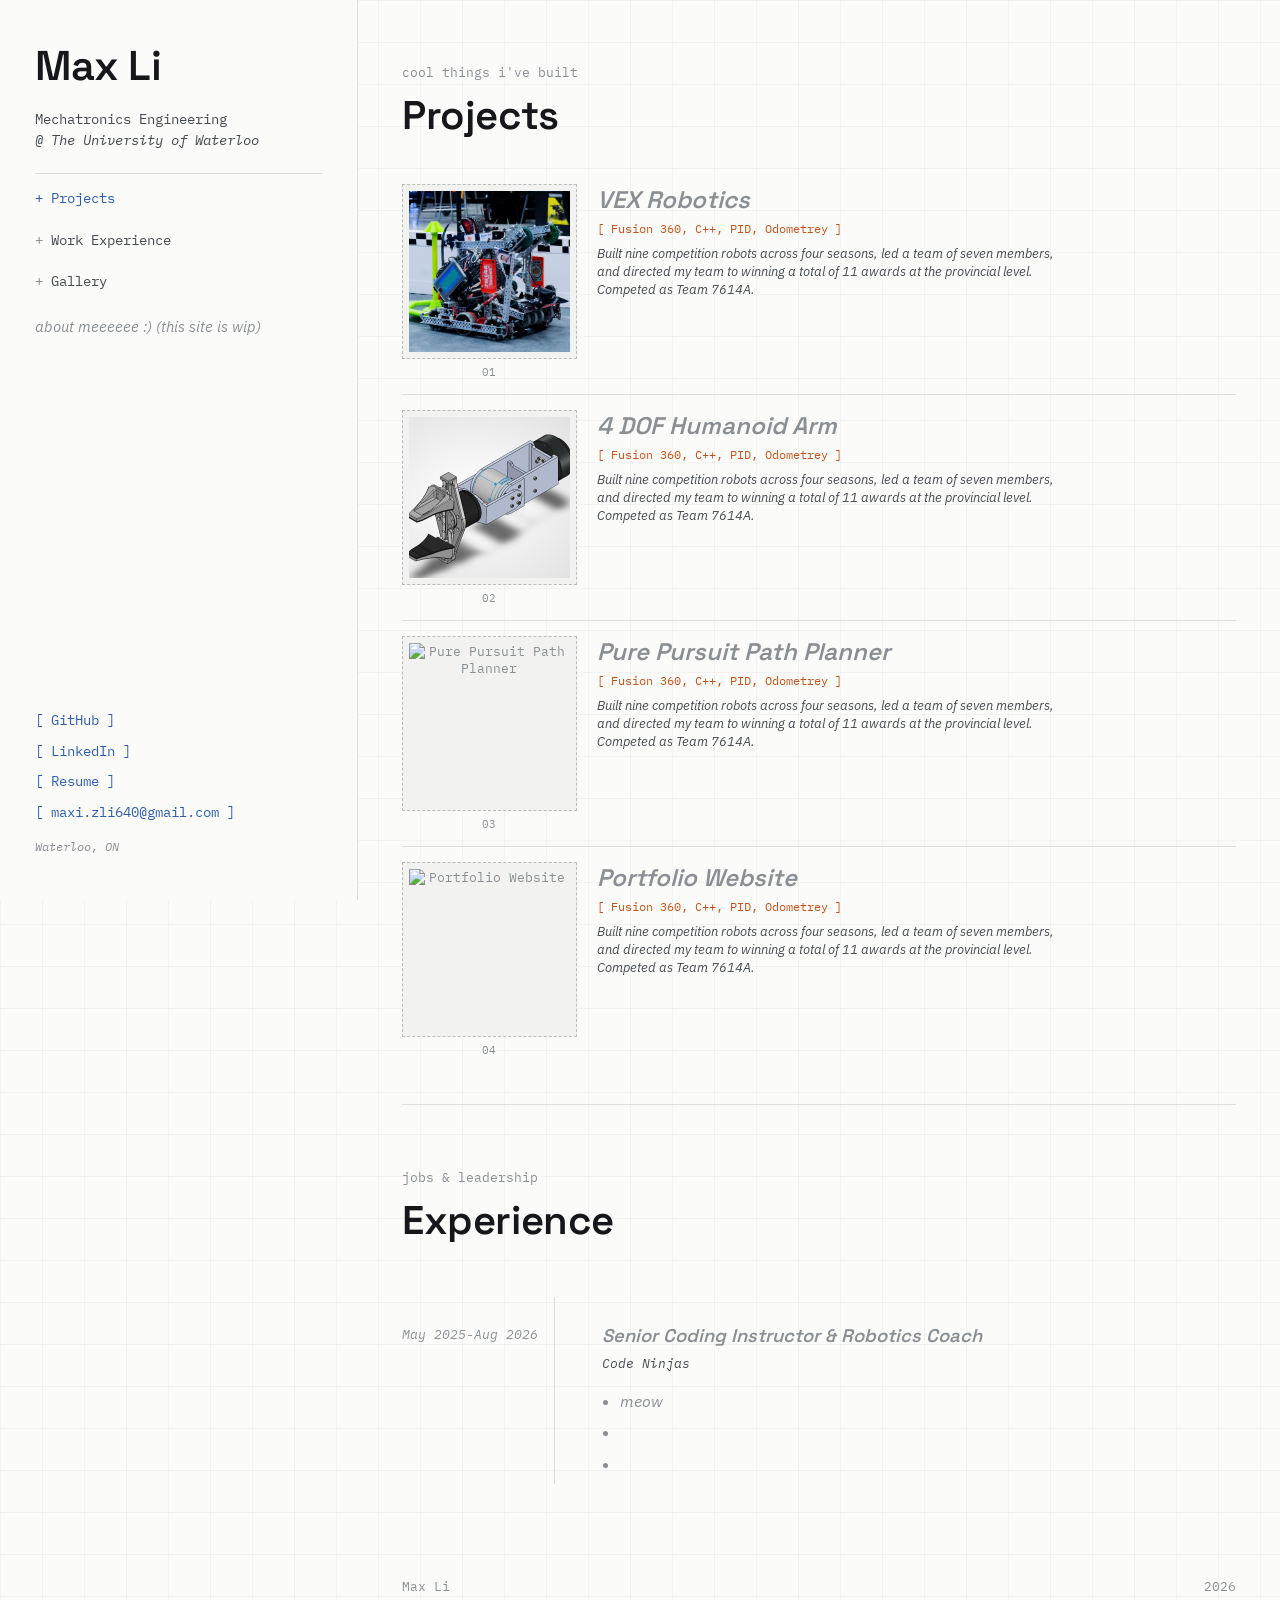
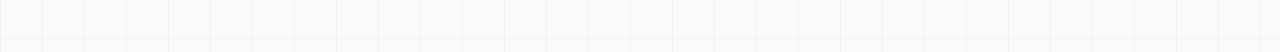
==== index.html @ 3497f9d9 "updates to website content" ====
<!DOCTYPE html>
<html lang="en">
<head>
<meta charset="UTF-8">
<meta name="viewport" content="width=device-width, initial-scale=1">
<title>Max Li - Portfolio</title>
<meta name="description" content="Max Li — Mechatronics Engineering, University of Waterloo.">
<link rel="stylesheet" href="styles.css">
</head>
<body>
  <div class="layout">

    <!-- ============================= SIDEBAR ============================= -->
    <aside class="sidebar">
      <div class="sidebar-inner">

        <div class="sidebar-top">
          <h1 class="name">Max Li</h1>
          <p class="role">Mechatronics Engineering <br> <i>@ The University of Waterloo</i></p>

          <nav class="side-nav">
            <a href="#projects" data-target="projects">Projects</a>
            <a href="#experience" data-target="experience">Work Experience</a>
            <a href="#gallery" data-target="gallery">Gallery</a>
          </nav>

          <p class="about placeholder">
            about meeeeee :) (this site is wip)
          </p>
        </div>

        <div class="sidebar-bottom">
          <div class="contact-list">
            <a class="tech-link" target="_blank" href="https://github.com/maxzli08">[ GitHub ]</a>
            <a class="tech-link" target="_blank" href="https://www.linkedin.com/in/maxizli/">[ LinkedIn ]</a>
            <a class="tech-link" target="_blank" href="#">[ Resume ]</a>
            <a class="tech-link" target="_blank" href="mailto:maxi.zli640@gmail.com">[ maxi.zli640@gmail.com ]</a>
          </div>
          <p class="misc placeholder">Waterloo, ON</p>
        </div>

      </div>
    </aside>

    <!-- ============================= CONTENT ============================= -->
    <main class="content">

      <!-- ---------- Projects ---------- -->
      <section id="projects" class="content-section">
        <p class="section-eyebrow" data-reveal style="--i:0">cool things i've built</p>
        <h2 data-reveal style="--i:1">Projects</h2>
        <div class="home-projects" id="home-projects"></div>
      </section>
      <div id = "modal-content"></div>

      <!-- ---------- Work Experience ---------- -->
      <section id="experience" class="content-section">
        <p class="section-eyebrow" data-reveal style="--i:0">jobs & leadership</p>
        <h2 data-reveal style="--i:1">Experience</h2>

        <div class="timeline">

          <article class="timeline-entry" data-reveal style="--i:3">
            <div class="when placeholder">May 2025-Aug 2026</div>
            <div class="body">
              <h3 class="placeholder">Senior Coding Instructor & Robotics Coach</h3>
              <p class="org placeholder">Code Ninjas</p>
              <ul>
                <li class="placeholder">meow</li>
                <li class="placeholder"></li>
                <li class="placeholder"></li>
              </ul>
            </div>
          </article>

          <!-- Copy a <article class="timeline-entry"> block above to add more. -->

        </div>
      </section>

      <!-- ---------- Gallery ---------- -->
      <!-- <section id="gallery" class="content-section">
        <p class="section-eyebrow" data-reveal style="--i:0">Gallery</p>
        <h2 data-reveal style="--i:1">Builds &amp; photos</h2>

        <div class="gallery-grid">
          <button class="gallery-item" type="button" data-caption="[ Caption ]" data-reveal style="--i:2">
            <div class="image-frame">[ Image ]</div>
          </button>
        </div>
      </section> -->

      <footer class="site-footer">
        <span>Max Li</span>
        <span>2026</span>
      </footer>

    </main>
  </div>

  <!-- ============================= MODAL ============================= -->
  <div class="drawer-backdrop" id="drawer-backdrop"></div>
  <aside class="project-drawer" id="project-drawer" role="dialog" aria-modal="true" aria-hidden="true">
    <button class="modal-close" type="button" >✕</button>
    <div class="modal-content"></div>
  </aside>

  <!-- ============================= LIGHTBOX ============================= -->
  <!-- <dialog id="lightbox" class="lightbox">
    <button class="modal-close" type="button">✕</button>
    <button class="lightbox-nav prev" type="button">‹</button>
    <div class="image-frame lightbox-image">[ Image ]</div>
    <p class="lightbox-caption placeholder">[ Caption ]</p>
    <button class="lightbox-nav next" type="button">›</button>
  </dialog> -->

  <script type="module"src="./scripts/content.js" ></script>
</body>
</html>
---- styles.css ----
@import url('https://fonts.googleapis.com/css2?family=Space+Grotesk:wght@500;600;700&family=IBM+Plex+Sans:wght@400;500&family=IBM+Plex+Mono:wght@400;500&display=swap');

:root {
  --bg: #fbfbfa;
  --bg-alt: #f2f3f1;
  --ink: #15171a;
  --ink-soft: #454a4f;
  --muted: #8a8f93;
  --line: #dcdfdc;
  --line-strong: #b9bdb9;
  --accent: #2e5eaa;
  --accent-warm: #c1541c;
  --sans: 'IBM Plex Sans', -apple-system, BlinkMacSystemFont, 'Segoe UI', sans-serif;
  --display: 'Space Grotesk', var(--sans);
  --mono: 'IBM Plex Mono', 'SFMono-Regular', Consolas, monospace;
  --sidebar-w: clamp(260px, 28vw, 380px);
  --edge: clamp(20px, 3.4vw, 56px);
}

* { box-sizing: border-box; }

html { scroll-behavior: smooth; }

@media (prefers-reduced-motion: reduce) {
  html { scroll-behavior: auto; }
  * { animation-duration: 0.001ms !important; transition-duration: 0.001ms !important; }
}

body {
  margin: 0;
  background-color: var(--bg);
  background-image:
    linear-gradient(to right, rgba(21, 23, 26, 0.035) 1px, transparent 1px),
    linear-gradient(to bottom, rgba(21, 23, 26, 0.035) 1px, transparent 1px);
  background-size: 42px 42px;
  color: var(--ink);
  font-family: var(--sans);
  font-size: 16px;
  line-height: 1.6;
  -webkit-font-smoothing: antialiased;
}

body.modal-open { overflow: hidden; }

a { color: var(--ink); text-decoration: none; }
button { font-family: inherit; }

::selection { background: var(--accent); color: #fff; }

:focus-visible { outline: 2px solid var(--accent); outline-offset: 3px; }

/* -------------------------------------------------------------------------
   Fiducial marks
   ------------------------------------------------------------------------- */
.fiducial {
  position: fixed;
  width: 18px;
  height: 18px;
  pointer-events: none;
  z-index: 60;
  opacity: 0.55;
}
.fiducial::before, .fiducial::after { content: ""; position: absolute; background: var(--line-strong); }
.fiducial::before { width: 100%; height: 1px; top: 50%; left: 0; }
.fiducial::after   { width: 1px; height: 100%; left: 50%; top: 0; }
.fiducial.tl { top: 14px; left: 14px; }
.fiducial.tr { top: 14px; right: 14px; }
.fiducial.bl { bottom: 14px; left: 14px; }
.fiducial.br { bottom: 14px; right: 14px; }
@media (max-width: 860px) { .fiducial { display: none; } }

/* -------------------------------------------------------------------------
   Layout shell
   ------------------------------------------------------------------------- */
.layout {
  display: flex;
  align-items: flex-start;
  min-height: 100vh;
}

@media (max-width: 860px) {
  .layout { flex-direction: column; }
}

/* -------------------------------------------------------------------------
   Sidebar — fixed, ~30% on desktop; flows at the top on mobile
   ------------------------------------------------------------------------- */
.sidebar {
  position: fixed;
  top: 0;
  left: 0;
  width: var(--sidebar-w);
  height: 100vh;
  background: var(--bg);
  border-right: 1px solid var(--line);
  padding: var(--edge) calc(var(--edge) * 0.8);
  display: flex;
  flex-direction: column;
  justify-content: space-between;
  overflow-y: auto;
  z-index: 10;
}

.sidebar-inner {
  display: flex;
  flex-direction: column;
  justify-content: space-between;
  min-height: 100%;
  gap: 32px;
}

.sidebar-top { display: flex; flex-direction: column; gap: 22px; }

.name {
  font-family: var(--display);
  font-weight: 600;
  font-size: clamp(2rem, 3.4vw, 2.6rem);
  line-height: 1.04;
  letter-spacing: -0.02em;
  margin: 0;
}

.role {
  margin: 0;
  font-family: var(--mono);
  font-size: 0.88rem;
  color: var(--ink-soft);
  line-height: 1.5;
}

.side-nav {
  display: flex;
  flex-direction: column;
  gap: 10px;
  font-family: var(--mono);
  font-size: 0.85rem;
  padding-top: 4px;
  border-top: 1px solid var(--line);
}

.side-nav a {
  color: var(--ink-soft);
  position: relative;
  padding: 10px 0 0;
  width: fit-content;
}

.side-nav a::before {
  content: "+ ";
  color: var(--muted);
  transition: all 0.2s ease;
  /* transition:  */
}

.side-nav a:hover,
.side-nav a[aria-current="page"] { color: var(--accent); }

.side-nav a[aria-current="page"]::before { color: var(--accent);}

.about {
  font-size: 0.92rem;
  color: var(--ink-soft);
  margin: 0;
}

.sidebar-bottom { display: flex; flex-direction: column; gap: 12px; }

.contact-list {
  display: flex;
  flex-direction: column;
  gap: 8px;
}

.misc {
  font-family: var(--mono);
  font-size: 0.78rem;
  color: var(--muted);
  margin: 0;
}

/* Mobile: sidebar stops being fixed and becomes a normal top section */
@media (max-width: 860px) {
  .sidebar {
    position: static;
    width: 100%;
    height: auto;
    max-height: none;
    border-right: none;
    border-bottom: 1px solid var(--line);
    overflow-y: visible;
  }

  .sidebar-inner {
    min-height: 0;
    gap: 28px;
  }

  .contact-list {
    flex-direction: row;
    flex-wrap: wrap;
    gap: 8px 20px;
  }
}

/* -------------------------------------------------------------------------
   Content column
   ------------------------------------------------------------------------- */
.content {
  margin-left: var(--sidebar-w);
  width: calc(100% - var(--sidebar-w));
  padding: 0 var(--edge);
}

@media (max-width: 860px) {
  .content { margin-left: 0; width: 100%; }
}

.content-section {
  /* max-width: 1040px; */
  padding: clamp(30px, 7vh, 96px) 0 24px;
  border-bottom: 1px solid var(--line);
  scroll-margin-top: 28px;
}

.content-section:last-of-type { border-bottom: none; }

@media (max-width: 860px) {
  .content-section { padding: 48px 0 16px; scroll-margin-top: 16px; }
}

.section-eyebrow {
  font-family: var(--mono);
  font-size: 13px;
  color: var(--muted);
  margin: 0 0 0px;
}

.content-section h2 {
  font-family: var(--display);
  font-weight: 600;
  font-size: clamp(1.8rem, 3.6vw, 2.5rem);
  margin: 0 0 36px;
  letter-spacing: -0.01em;
}

/* -------------------------------------------------------------------------
   Scroll / load reveal
   ------------------------------------------------------------------------- */
[data-reveal] {
  opacity: 0;
  transform: translateY(22px);
  filter: blur(4px);
  transition:
    opacity 0.8s cubic-bezier(0.16, 0.8, 0.3, 1),
    transform 0.8s cubic-bezier(0.16, 0.8, 0.3, 1),
    filter 0.8s cubic-bezier(0.16, 0.8, 0.3, 1);
  transition-delay: calc(var(--i, 0) * 50ms);
}

[data-reveal].in-view {
  opacity: 1;
  transform: translateY(0);
  filter: blur(0);
}

/* -------------------------------------------------------------------------
   Shared bits: placeholders, tech-links, image frames
   ------------------------------------------------------------------------- */
.placeholder { color: var(--muted); font-style: italic; }

.tech-link {
  display: inline-block;
  font-family: var(--mono);
  font-size: 13.5px;
  color: var(--accent);
  border-bottom: 1px solid transparent;
  transition: border-color 0.2s ease;
}
.tech-link:hover, .tech-link:focus-visible { border-bottom-color: var(--accent); }

.image-frame {
  border: 1px dashed var(--line-strong);
  background: var(--bg-alt);
  aspect-ratio: 16 / 9;
  display: flex;
  align-items: center;
  justify-content: center;
  font-family: var(--mono);
  font-size: 13px;
  color: var(--muted);
  text-align: center;
  padding: 16px;
}

.image-gallery {
  display: grid;
  grid-template-columns: repeat(2, 1fr);
  gap: 14px;
  margin: 28px 0;
}

@media (max-width: 640px) {
  .image-gallery { grid-template-columns: 1fr; }
}

/* -------------------------------------------------------------------------
   Projects
   ------------------------------------------------------------------------- */
.home-projects { display: flex; flex-direction: column; padding-bottom: 8px; }

.home-project {
  display: grid;
  grid-template-columns: 175px 1fr;
  gap: 20px;
  padding: 15px 0;
  border-top: 1px solid var(--line);
  background: none;
  border-left: none;
  border-right: none;
  border-bottom: none;
  text-align: left;
  width: 100%;
  cursor: pointer;
  color: inherit;
}

.home-project:first-child { border-top: none; padding-top: 0; }

.thumb { display: flex; flex-direction: column; gap: 6px; }
.thumb .image-frame { aspect-ratio: 1 / 1; max-width: 100%; max-height: 100%; font: 10px; padding: 6px; }
.thumb .num { font-family: var(--mono); font-size: 11px; color: var(--muted); text-align: center; transition: color 0.2s ease; }

.home-project h3 {
  font-family: var(--display);
  font-size: 1.5rem;
  font-weight: 600;
  margin: 0 0 6px;
  transition: color 0.2s ease;
}

.home-project .tags {
  font-family: var(--mono);
  font-size: 12px;
  color: var(--accent-warm);
  margin: 0 0 8px;
}

.home-project-text p:not(.tags) { margin: 0; color: var(--ink-soft); max-width: 60ch; }

.home-project:hover h3, .home-project:focus-visible h3 { color: var(--accent); }
.home-project:hover .num, .home-project:focus-visible .num { color: var(--accent); }

@media (max-width: 860px) {
  .home-project { grid-template-columns: 1fr; gap: 10px; }
  .thumb { flex-direction: row; align-items: center; gap: 10px; }
  .thumb .image-frame { width: 48px; aspect-ratio: 1/1; flex-shrink: 0; }
}

/* On big screens, run two project entries side by side instead of one
   long single-column list. */
@media (min-width: 1825px) {
  .home-projects {
    display: grid;
    grid-template-columns: 1fr 1fr;
    column-gap: 40px;
    row-gap: 0;
  }

  .home-project {
    border-top: 1px solid var(--line);
    padding: 24px 0;
  }

  /* First row (first two items) gets no top rule, matching the old
     "first item has no divider" look from the single-column version. */
  .home-project:first-child,
  .home-project:nth-child(2) {
    border-top: none;
    padding-top: 0;
  }
}

/* -------------------------------------------------------------------------
   Experience timeline
   ------------------------------------------------------------------------- */
.timeline { position: relative; padding-bottom: 8px; }

.timeline::before {
  content: "";
  position: absolute;
  left: 152px;
  top: 8px;
  bottom: 40px;
  width: 1px;
  background: var(--line);
}

.timeline-entry {
  display: grid;
  grid-template-columns: 152px 1fr;
  gap: 24px;
  padding: 32px 0;
  position: relative;
}

.timeline-entry .when {
  font-family: var(--mono);
  font-size: 13px;
  color: var(--muted);
  padding-top: 4px;
  position: relative;
}

.timeline-entry .body { padding-left: 24px; }
.timeline-entry h3 { font-family: var(--display); font-size: 1.15rem; font-weight: 600; margin: 0 0 4px; }
.timeline-entry .org { font-family: var(--mono); font-size: 13px; color: var(--ink-soft); margin: 0 0 14px; }
.timeline-entry ul { margin: 0; padding-left: 18px; color: var(--ink-soft); }
.timeline-entry li { margin-bottom: 6px; max-width: 58ch; }

@media (max-width: 860px) {
  .timeline::before { left: 6px; }
  .timeline-entry { grid-template-columns: 1fr; gap: 6px; }
  .timeline-entry .when { text-align: left; }
  .timeline-entry .when::after { left: -1px; right: auto; top: 8px; }
  .timeline-entry .body { padding-left: 20px; border-left: 1px solid var(--line); }
}

/* -------------------------------------------------------------------------
   Gallery
   ------------------------------------------------------------------------- */
.gallery-grid {
  display: grid;
  grid-template-columns: repeat(auto-fill, minmax(180px, 1fr));
  gap: 16px;
  padding-bottom: 16px;
}

@media (max-width: 480px) {
  .gallery-grid { grid-template-columns: repeat(2, 1fr); }
}

.gallery-item {
  background: none;
  border: none;
  padding: 0;
  cursor: pointer;
}

.gallery-item .image-frame { aspect-ratio: 1 / 1; transition: border-color 0.2s ease, color 0.2s ease; }
.gallery-item:hover .image-frame, .gallery-item:focus-visible .image-frame {
  border-color: var(--accent);
  color: var(--accent);
}

/* -------------------------------------------------------------------------
   Project modal
   ------------------------------------------------------------------------- */

@keyframes modal-in {
  from { opacity: 0; transform: translateY(12px) scale(0.98); }
  to   { opacity: 1; transform: translateY(0) scale(1); }
}

.modal-content {
  padding: 48px;
  overflow-y: auto;
  max-height: 100%;
}

.modal-content .eyebrow { font-family: var(--mono); font-size: 13px; color: var(--muted); margin: 0 0 10px; }

.modal-content h2 {
  font-family: var(--display);
  font-weight: 600;
  font-size: clamp(1.6rem, 3.4vw, 2.1rem);
  margin: 0 0 16px;
}

.project-meta {
  display: flex;
  flex-wrap: wrap;
  gap: 8px 22px;
  font-family: var(--mono);
  font-size: 13px;
  color: var(--ink-soft);
  margin: 0 0 18px;
}
.project-meta span::before { content: attr(data-label); color: var(--muted); margin-right: 6px; }

.project-links { display: flex; gap: 22px; margin-bottom: 8px; }

.modal-content .image-frame.hero-image { margin: 32px 0; }

.modal-content section { padding: 24px 0; border-top: 1px solid var(--line); }
.modal-content section:first-of-type { border-top: none; }
.modal-content h3 { font-family: var(--display); font-size: 1.15rem; font-weight: 600; margin: 0 0 12px; }
.modal-content p { margin: 0 0 12px; max-width: 62ch; color: var(--ink-soft); }

.modal-close {
  position: sticky;
  top: 16px;
  float: right;
  margin: 16px 16px 0 0;
  width: 32px;
  height: 32px;
  border: 1px solid var(--line);
  background: var(--bg);
  color: var(--ink-soft);
  font-family: var(--mono);
  cursor: pointer;
  z-index: 2;
}
.modal-close:hover { border-color: var(--accent); color: var(--accent); }

.drawer-backdrop {
  position: fixed;
  inset: 0;
  background: rgba(21, 23, 26, 0.35);
  backdrop-filter: blur(2px);
  opacity: 0;
  pointer-events: none;
  transition: opacity 0.35s ease;
  z-index: 65;
}

.drawer-backdrop.open {
  opacity: 1;
  pointer-events: auto;
}

.project-drawer {
  position: fixed;
  top: 0;
  right: 0;
  height: 100vh;
  /* width: min(700px, 92vw); */
  width: 50vw;
  background: var(--bg);
  border-left: 1px solid var(--line);
  box-shadow: -24px 0 60px rgba(21, 23, 26, 0.14);
  transform: translateX(100%);
  transition: transform 0.4s cubic-bezier(0.16, 0.8, 0.3, 1);
  overflow-y: auto;
  visibility: hidden;
  z-index: 70;
}

.project-drawer.open {
  transform: translateX(0);
  visibility: visible;
}

@media (max-width: 640px) {
  .project-drawer { width: 100vw; border-left: none; }
  .modal-content { padding: 28px 20px; }
}

.lightbox::backdrop {
  background: rgba(21, 23, 26, 0.5);
  backdrop-filter: blur(3px);
}

/* -------------------------------------------------------------------------
   Lightbox
   ------------------------------------------------------------------------- */
.lightbox {
  border: 1px solid var(--line);
  background: var(--bg);
  padding: 20px;
  width: min(640px, 90vw);
  box-shadow: 0 24px 60px rgba(21, 23, 26, 0.18);
}

.lightbox[open] { animation: modal-in 0.3s cubic-bezier(0.16, 0.8, 0.3, 1); }

.lightbox-image { aspect-ratio: 4 / 3; margin-top: 8px; }

.lightbox-caption {
  font-family: var(--mono);
  font-size: 13px;
  text-align: center;
  margin: 14px 0 4px;
}

.lightbox-nav {
  position: absolute;
  top: 50%;
  transform: translateY(-50%);
  width: 36px;
  height: 36px;
  border: 1px solid var(--line);
  background: var(--bg);
  color: var(--ink-soft);
  font-size: 18px;
  cursor: pointer;
}
.lightbox-nav.prev { left: -18px; }
.lightbox-nav.next { right: -18px; }
.lightbox-nav:hover { border-color: var(--accent); color: var(--accent); }

@media (max-width: 640px) {

  .lightbox { width: 94vw; padding: 16px; }
  .lightbox-nav {
    width: 32px;
    height: 32px;
    font-size: 16px;
  }
  .lightbox-nav.prev { left: 4px; }
  .lightbox-nav.next { right: 4px; }
}

/* -------------------------------------------------------------------------
   Footer
   ------------------------------------------------------------------------- */
.site-footer {
  display: flex;
  justify-content: space-between;
  gap: 10px;
  flex-wrap: wrap;
  padding: 28px 0 56px;
  font-family: var(--mono);
  font-size: 12.5px;
  color: var(--muted);
}
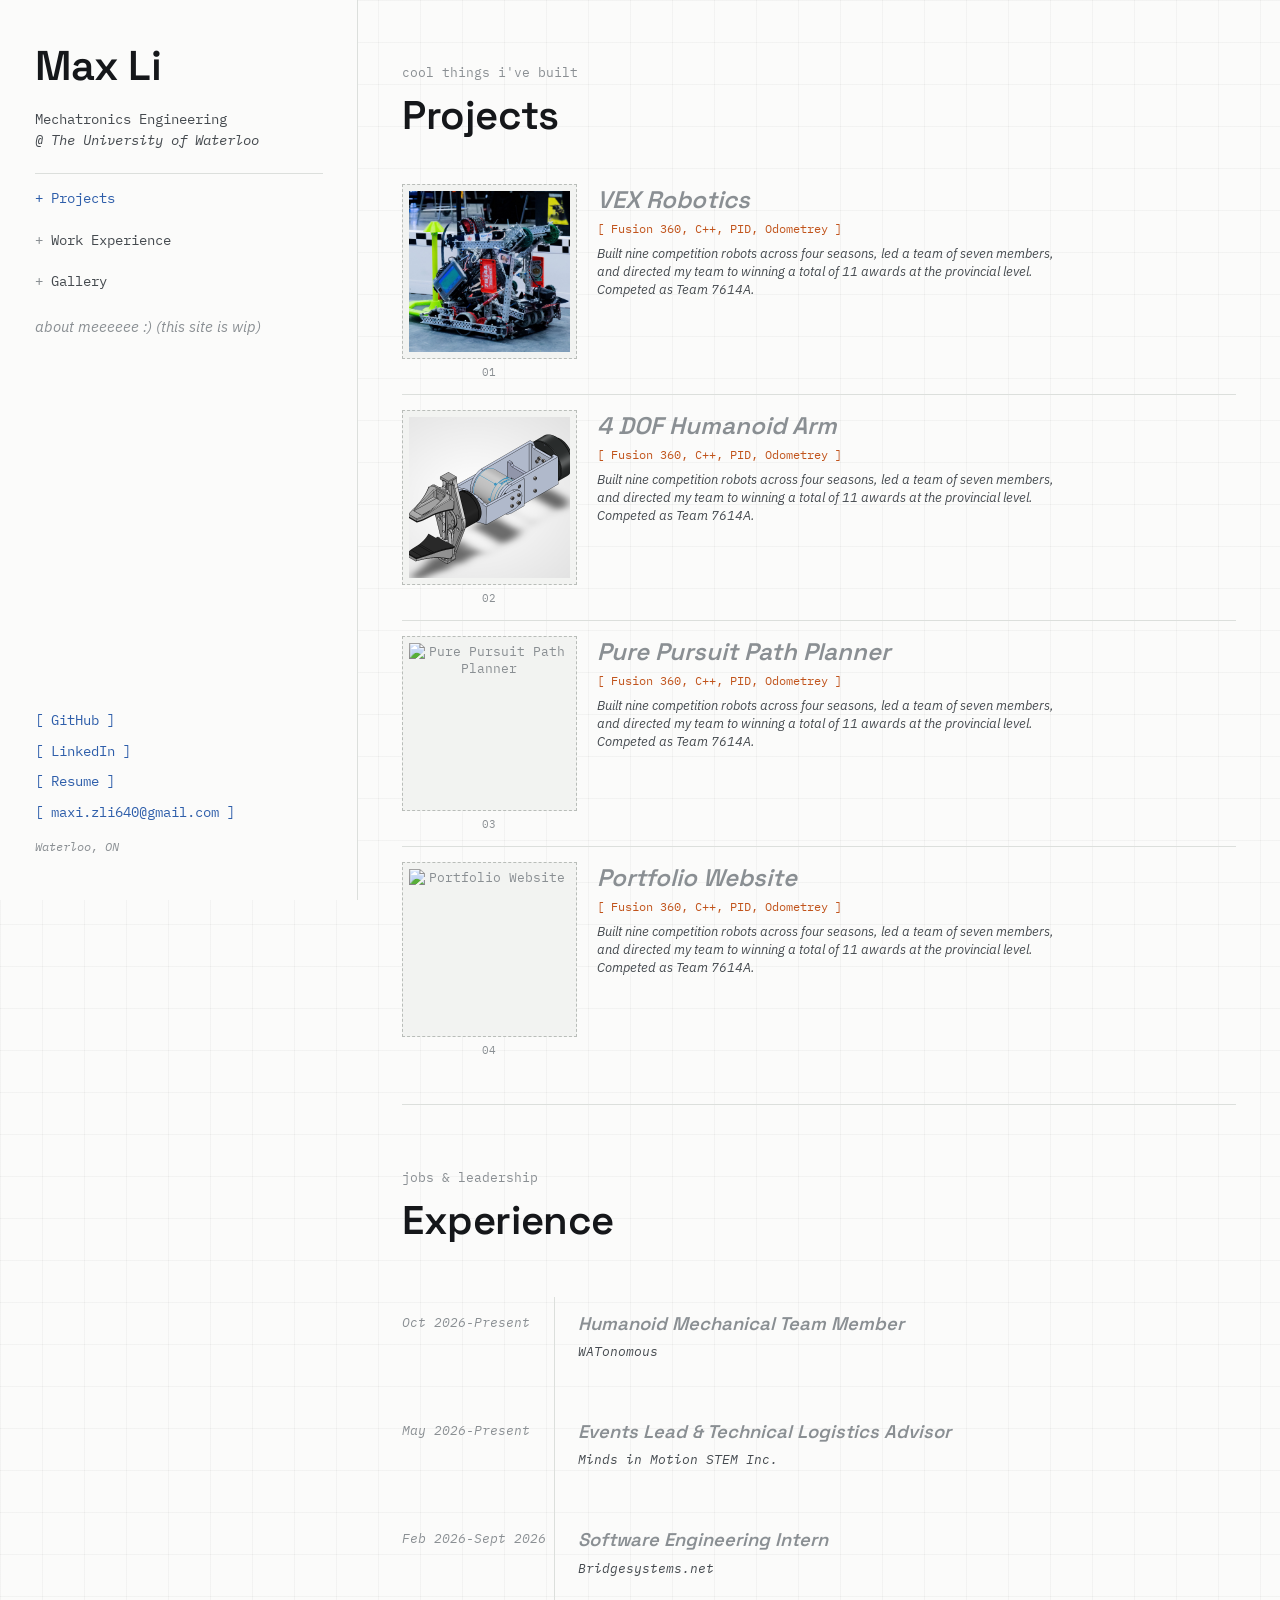
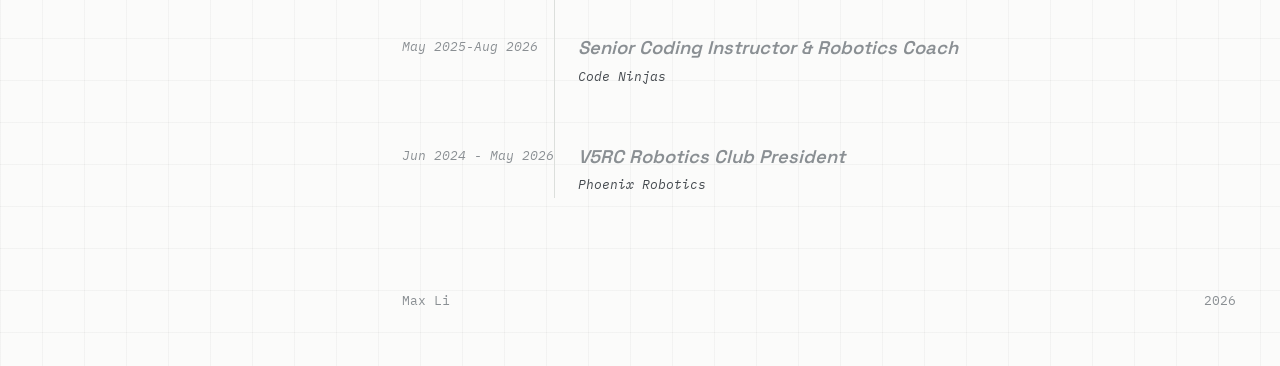
==== commit 4cdbadc4: "polish up experiences, todo experience popups / dropdowns" ====
--- a/index.html
+++ b/index.html
@@ -58,24 +58,7 @@
         <p class="section-eyebrow" data-reveal style="--i:0">jobs & leadership</p>
         <h2 data-reveal style="--i:1">Experience</h2>
 
-        <div class="timeline">
-
-          <article class="timeline-entry" data-reveal style="--i:3">
-            <div class="when placeholder">May 2025-Aug 2026</div>
-            <div class="body">
-              <h3 class="placeholder">Senior Coding Instructor & Robotics Coach</h3>
-              <p class="org placeholder">Code Ninjas</p>
-              <ul>
-                <li class="placeholder">meow</li>
-                <li class="placeholder"></li>
-                <li class="placeholder"></li>
-              </ul>
-            </div>
-          </article>
-
-          <!-- Copy a <article class="timeline-entry"> block above to add more. -->
-
-        </div>
+        <div class="timeline" id="work-experience-timeline"></div>
       </section>
 
       <!-- ---------- Gallery ---------- -->
--- a/styles.css
+++ b/styles.css
@@ -398,8 +398,7 @@
 .timeline-entry {
   display: grid;
   grid-template-columns: 152px 1fr;
-  gap: 24px;
-  padding: 32px 0;
+  padding: 20px 0;
   position: relative;
 }
 
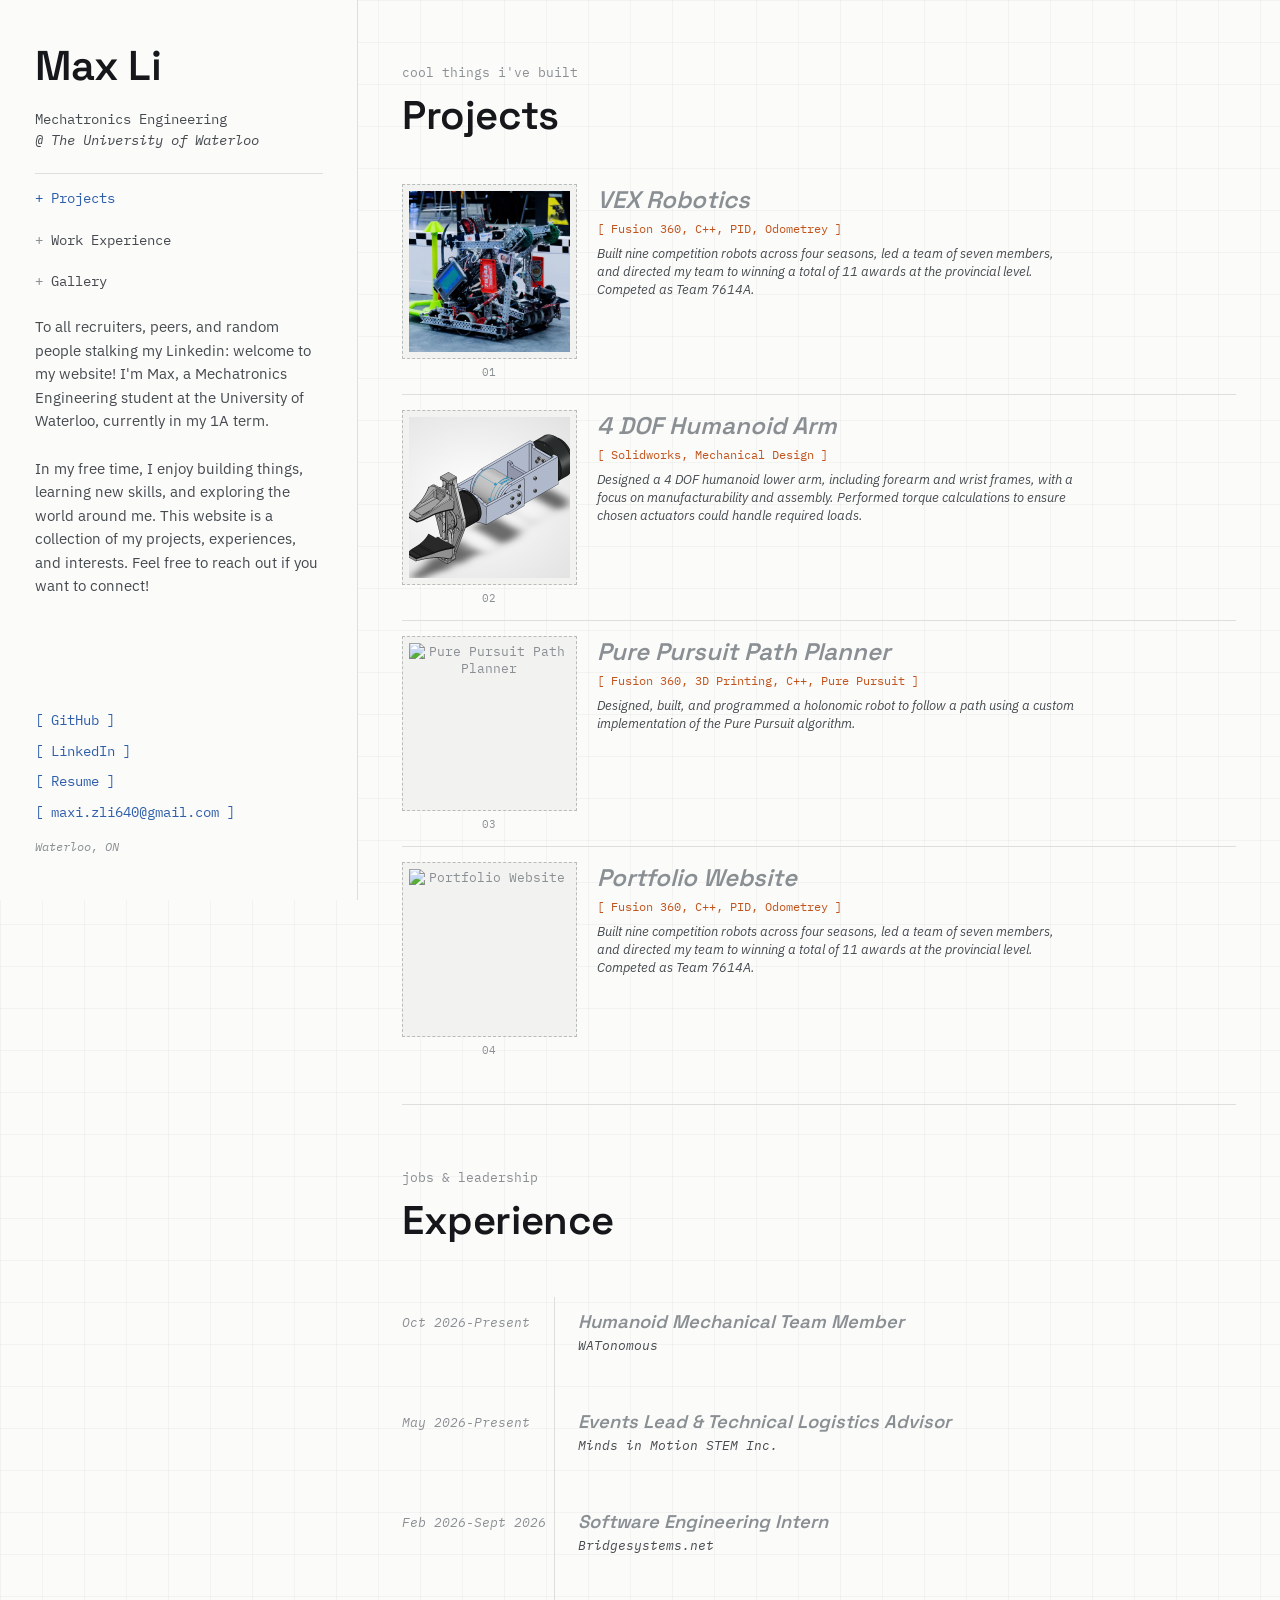
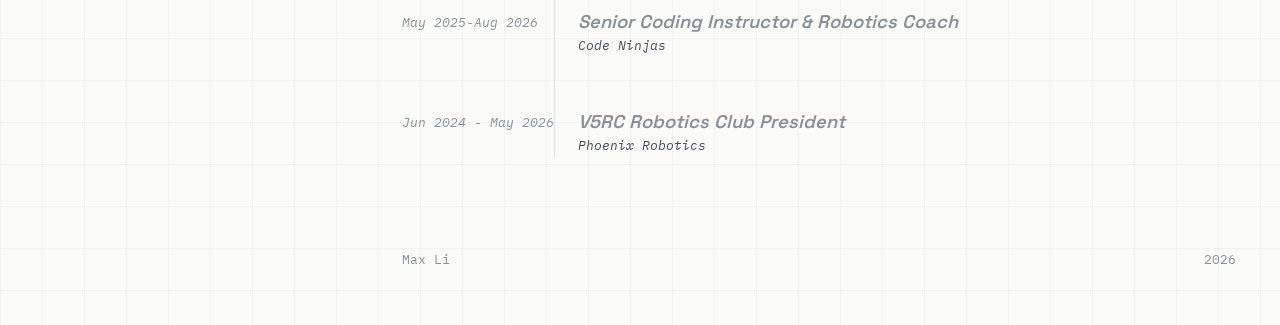
==== commit 26955498: "Added some content. time for sleep." ====
--- a/index.html
+++ b/index.html
@@ -4,12 +4,11 @@
 <meta charset="UTF-8">
 <meta name="viewport" content="width=device-width, initial-scale=1">
 <title>Max Li - Portfolio</title>
-<meta name="description" content="Max Li — Mechatronics Engineering, University of Waterloo.">
+<meta name="description" content="Max Li - Mechatronics Engineering, University of Waterloo.">
 <link rel="stylesheet" href="styles.css">
 </head>
 <body>
   <div class="layout">
-
     <!-- ============================= SIDEBAR ============================= -->
     <aside class="sidebar">
       <div class="sidebar-inner">
@@ -24,8 +23,8 @@
             <a href="#gallery" data-target="gallery">Gallery</a>
           </nav>
 
-          <p class="about placeholder">
-            about meeeeee :) (this site is wip)
+          <p class="about">
+            To all recruiters, peers, and random people stalking my Linkedin: welcome to my website! I'm Max, a Mechatronics Engineering student at the University of Waterloo, currently in my 1A term.<br><br>In my free time, I enjoy building things, learning new skills, and exploring the world around me. This website is a collection of my projects, experiences, and interests. Feel free to reach out if you want to connect!
           </p>
         </div>
 
--- a/styles.css
+++ b/styles.css
@@ -149,7 +149,6 @@
   content: "+ ";
   color: var(--muted);
   transition: all 0.2s ease;
-  /* transition:  */
 }
 
 .side-nav a:hover,
@@ -410,11 +409,51 @@
   position: relative;
 }
 
-.timeline-entry .body { padding-left: 24px; }
-.timeline-entry h3 { font-family: var(--display); font-size: 1.15rem; font-weight: 600; margin: 0 0 4px; }
+.timeline-entry .body {
+  padding-left: 24px;
+  /* new: .body is now a <button> element, so reset default button chrome */
+  background: none; /* new */
+  border: none; /* new */
+  text-align: left; /* new */
+  width: 100%; /* new */
+  cursor: pointer; /* new */
+  color: inherit; /* new */
+  font-family: inherit; /* new */
+}
+.timeline-entry h3 { font-family: var(--display); font-size: 1.15rem; font-weight: 600; margin: 0 0 4px; display: flex; align-items: center; gap: 10px; } /* changed: added display:flex + gap to sit the toggle-icon next to the title */
 .timeline-entry .org { font-family: var(--mono); font-size: 13px; color: var(--ink-soft); margin: 0 0 14px; }
 .timeline-entry ul { margin: 0; padding-left: 18px; color: var(--ink-soft); }
 .timeline-entry li { margin-bottom: 6px; max-width: 58ch; }
+
+/* new: hover feedback on the toggle button, matching the home-project hover pattern */
+.timeline-toggle:hover h3,
+.timeline-toggle:focus-visible h3 { color: var(--accent); } /* new */
+
+.timeline-details {
+  grid-column: 1 / -1; /* unchanged: span both timeline columns, full width */
+  overflow: hidden; /* fix: clips the content while collapsed (moved up from .timeline-details-inner) */
+  max-height: 0; /* fix: collapsed by default — replaces grid-template-rows: 0fr */
+  opacity: 0; /* fix: fade the text in/out alongside the height animation */
+  transition: max-height 0.45s cubic-bezier(0.16, 0.8, 0.3, 1), opacity 0.3s ease; /* fix: animates max-height instead of grid-template-rows */
+}
+
+.timeline-entry.expanded .timeline-details {
+  opacity: 1; /* fix */
+}
+
+.timeline-details-inner {
+  padding: 4px 0 20px 176px; /* unchanged — overflow: hidden moved up to .timeline-details above */
+}
+.timeline-details-inner p { margin: 0 0 16px; max-width: 58ch; color: var(--ink-soft); } /* new */
+
+.timeline-images {
+  display: grid; /* new */
+  grid-template-columns: repeat(3, 1fr); /* new */
+  gap: 12px; /* new */
+  max-width: 58ch; /* new */
+} /* new */
+
+.timeline-images .image-frame { aspect-ratio: 4 / 3; font-size: 11px; } /* new */
 
 @media (max-width: 860px) {
   .timeline::before { left: 6px; }
@@ -422,6 +461,8 @@
   .timeline-entry .when { text-align: left; }
   .timeline-entry .when::after { left: -1px; right: auto; top: 8px; }
   .timeline-entry .body { padding-left: 20px; border-left: 1px solid var(--line); }
+  .timeline-details-inner { padding: 4px 0 20px 20px; } /* new: match mobile's 20px body indent instead of the 176px desktop offset */
+  .timeline-images { grid-template-columns: repeat(2, 1fr); } /* new: fewer columns on narrow screens */
 }
 
 /* -------------------------------------------------------------------------
@@ -488,7 +529,27 @@
 
 .project-links { display: flex; gap: 22px; margin-bottom: 8px; }
 
-.modal-content .image-frame.hero-image { margin: 32px 0; }
+.hero-figure {
+  margin: 32px 0; /* moved here from the image itself */
+  display: flex;
+  flex-direction: column;
+  gap: 10px;
+}
+
+.modal-content .image-frame.hero-image {
+  margin: 0; /* changed: spacing now lives on .hero-figure */
+  width: 100%;
+  max-height: 55vh;
+  object-fit: cover;
+  padding: 0;
+}
+
+.hero-figure figcaption { /* new */
+  font-family: var(--mono);
+  font-size: 0.8rem;
+  color: var(--ink-soft);
+  text-align: center;
+}
 
 .modal-content section { padding: 24px 0; border-top: 1px solid var(--line); }
 .modal-content section:first-of-type { border-top: none; }
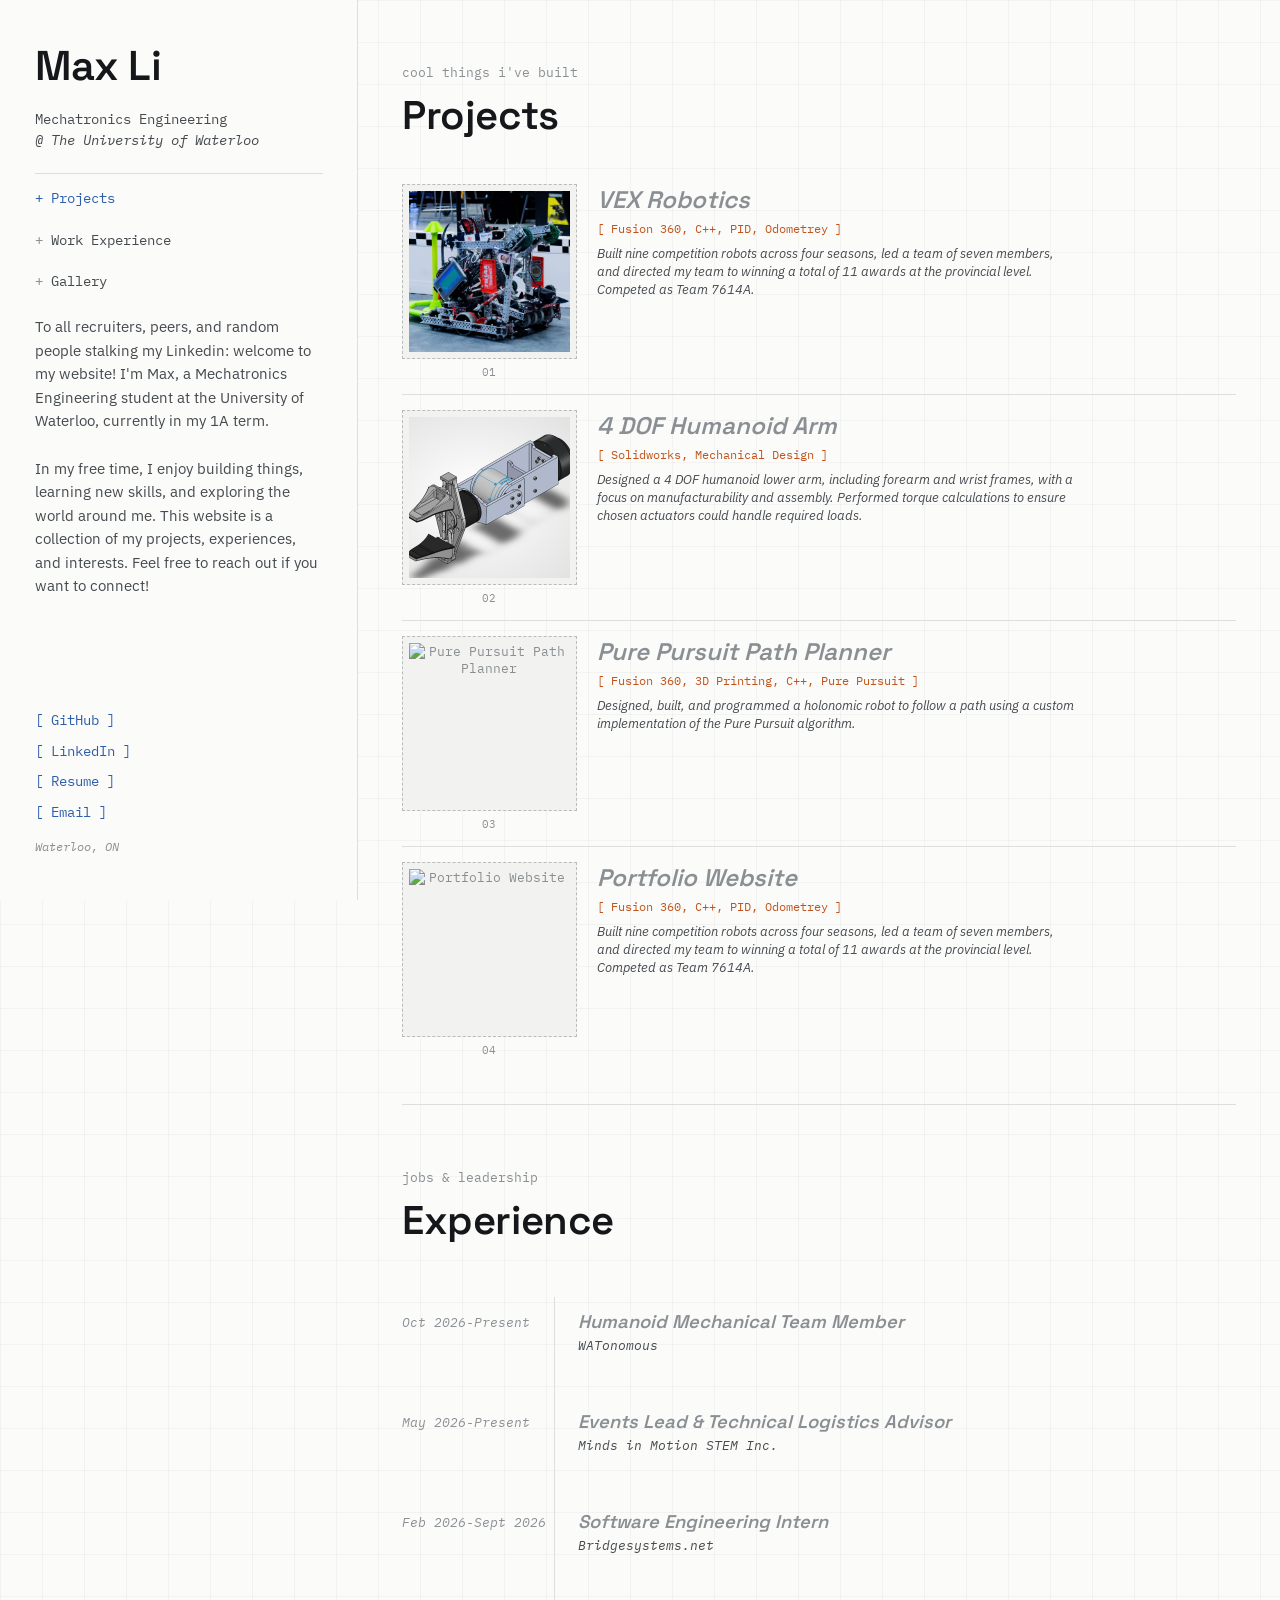
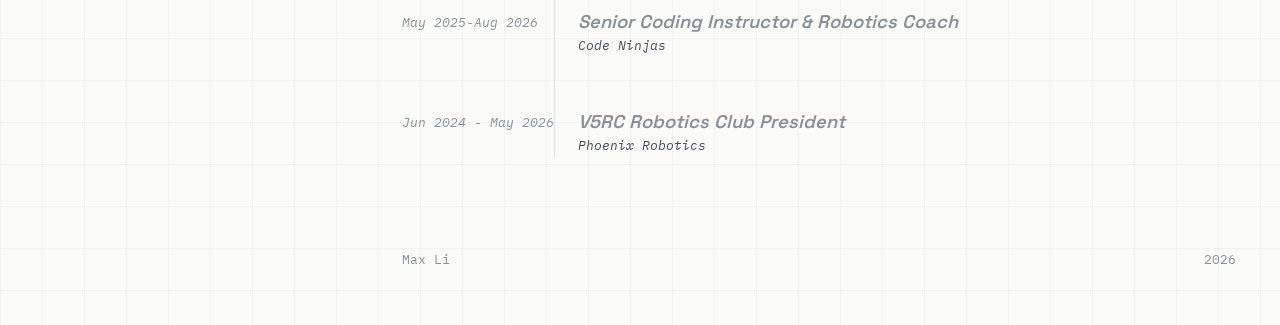
==== commit 401cca2e: "contact link reveals" ====
--- a/index.html
+++ b/index.html
@@ -30,10 +30,10 @@
 
         <div class="sidebar-bottom">
           <div class="contact-list">
-            <a class="tech-link" target="_blank" href="https://github.com/maxzli08">[ GitHub ]</a>
-            <a class="tech-link" target="_blank" href="https://www.linkedin.com/in/maxizli/">[ LinkedIn ]</a>
-            <a class="tech-link" target="_blank" href="#">[ Resume ]</a>
-            <a class="tech-link" target="_blank" href="mailto:maxi.zli640@gmail.com">[ maxi.zli640@gmail.com ]</a>
+            <a class="tech-link" target="_blank" href="https://github.com/maxzli08" data-link="github.com/maxzli08">[ GitHub ]</a> <!-- changed: added data-link -->
+            <a class="tech-link" target="_blank" href="https://www.linkedin.com/in/maxizli/" data-link="linkedin.com/in/maxizli">[ LinkedIn ]</a> <!-- changed: added data-link -->
+            <a class="tech-link" target="_blank" href="#">[ Resume ]</a> <!-- unchanged: no data-link yet, so nothing reveals -->
+            <a class="tech-link" target="_blank" href="mailto:maxi.zli640@gmail.com" data-link="maxi.zli640@gmail.com">[ Email ]</a> <!-- changed: label shortened, added data-link -->
           </div>
           <p class="misc placeholder">Waterloo, ON</p>
         </div>
--- a/styles.css
+++ b/styles.css
@@ -169,6 +169,34 @@
   flex-direction: column;
   gap: 8px;
 }
+.contact-list .tech-link {
+  display: flex; /* new: lets the revealed text sit beside the label */
+  align-items: baseline; /* new */
+  width: fit-content; /* new: keeps the hover area to the link itself, not the full column width */
+  max-width: 100%; /* new: never wider than the sidebar/dropdown */
+  white-space: nowrap; /* new */
+}
+
+.contact-list .tech-link[data-link]::after {
+  content: attr(data-link); /* new: pulls the reveal text from the data-link attribute */
+  display: block; /* new */
+  min-width: 0; /* new: lets it shrink + ellipsize when space is tight */
+  max-width: 0; /* new: collapsed by default */
+  margin-left: 0; /* new */
+  overflow: hidden; /* new */
+  text-overflow: ellipsis; /* new */
+  opacity: 0; /* new */
+  font-size: 12px; /* new */
+  color: var(--ink-soft); /* new */
+  transition: max-width 0.45s cubic-bezier(0.16, 0.8, 0.3, 1), margin-left 0.45s cubic-bezier(0.16, 0.8, 0.3, 1), opacity 0.3s ease; /* new: same easing curve as the rest of the site */
+}
+
+.contact-list .tech-link[data-link]:hover::after,
+.contact-list .tech-link[data-link]:focus-visible::after {
+  max-width: 26ch; /* new: expands to fit the longest link (~23 characters) */
+  margin-left: 10px; /* new */
+  opacity: 1; /* new */
+}
 
 .misc {
   font-family: var(--mono);
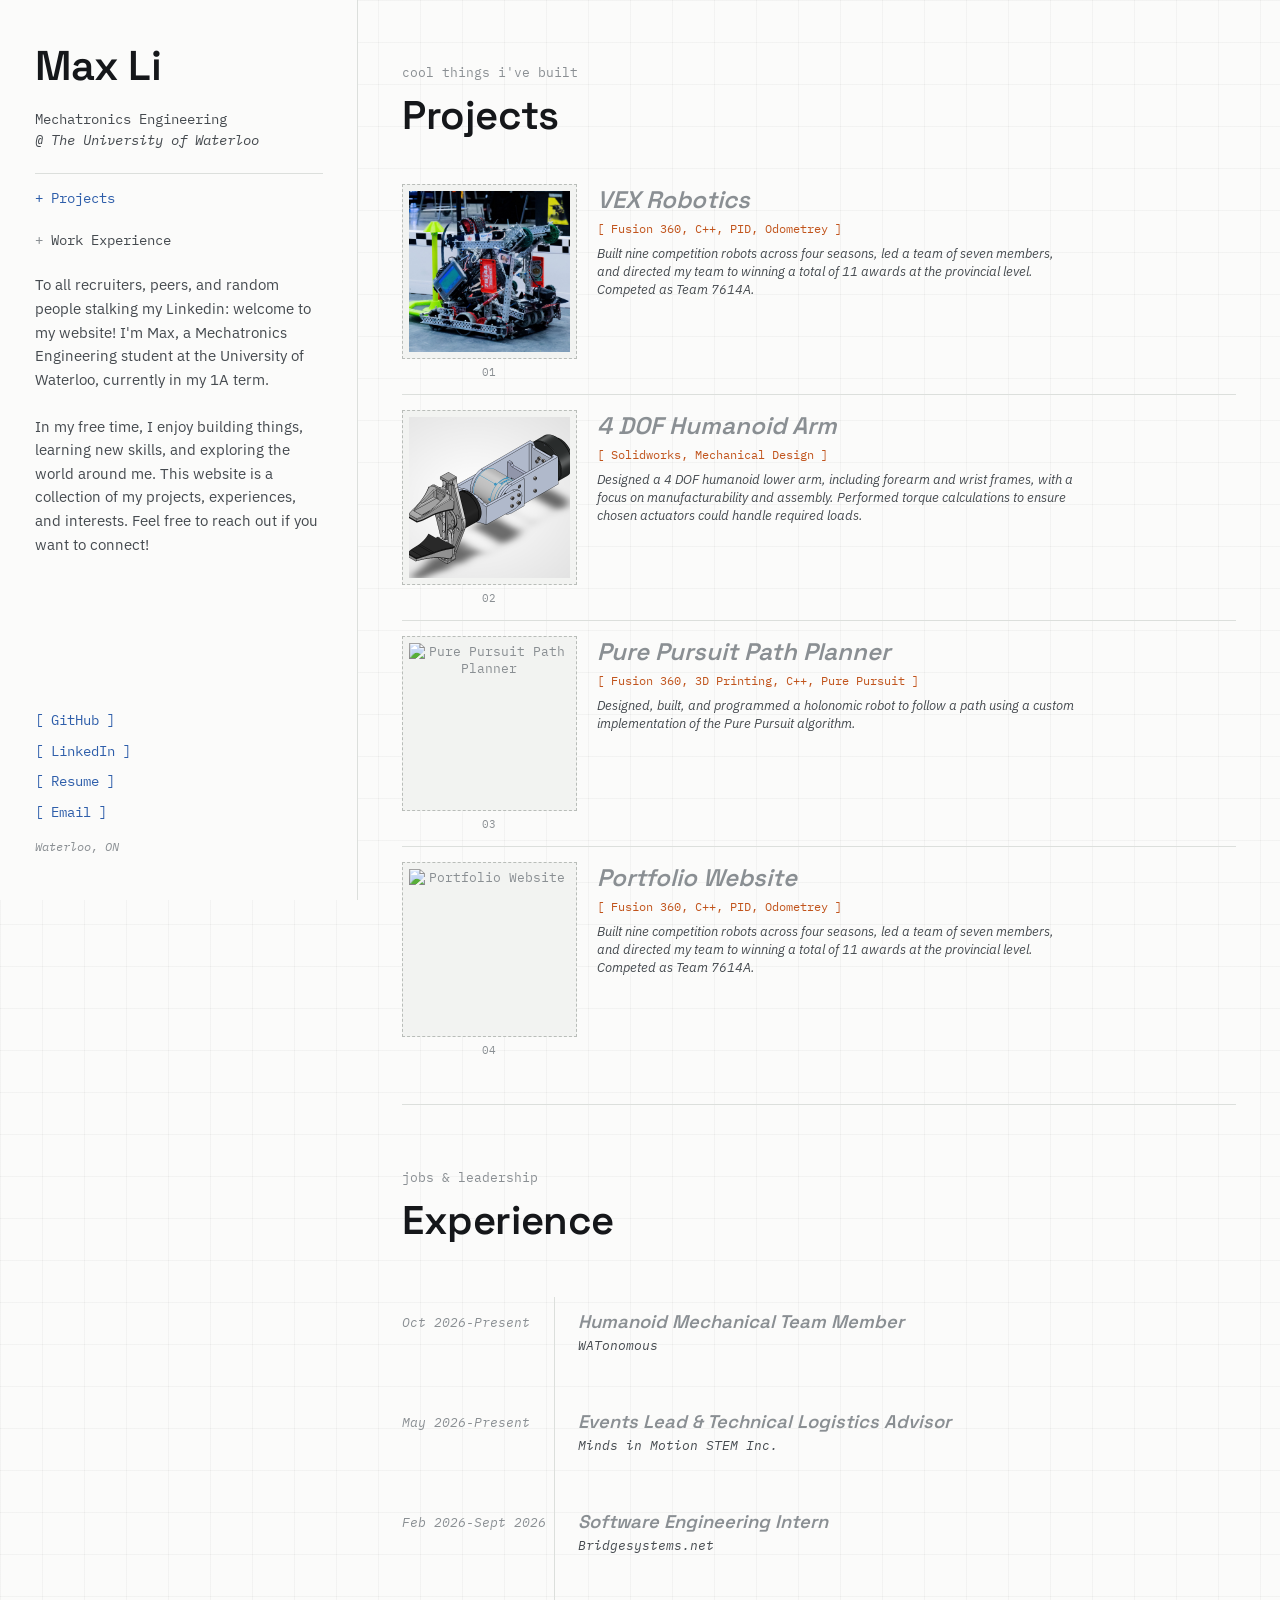
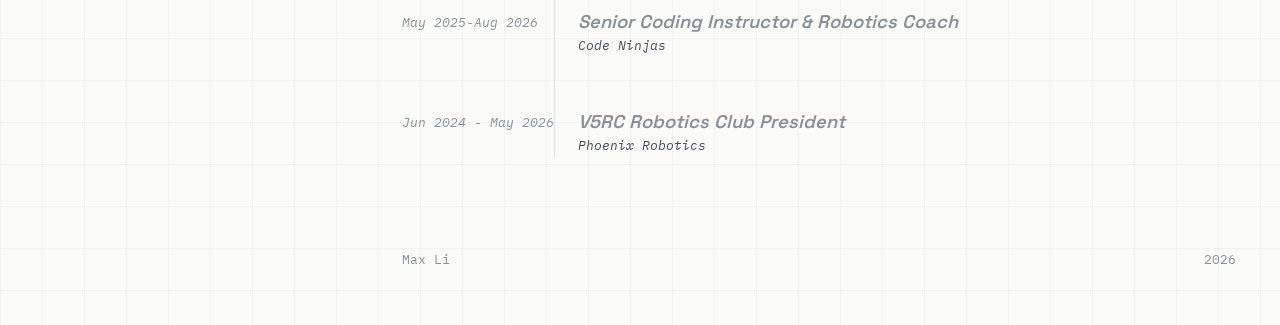
==== commit 3db96351: "added dynamic content blocks, table of contents, etc. todo: add content for literally everything els" ====
--- a/index.html
+++ b/index.html
@@ -20,7 +20,7 @@
           <nav class="side-nav">
             <a href="#projects" data-target="projects">Projects</a>
             <a href="#experience" data-target="experience">Work Experience</a>
-            <a href="#gallery" data-target="gallery">Gallery</a>
+            <!-- <a href="#gallery" data-target="gallery">Gallery</a> -->
           </nav>
 
           <p class="about">
--- a/styles.css
+++ b/styles.css
@@ -100,6 +100,14 @@
   overflow-y: auto;
   z-index: 10;
 }
+.sidebar::-webkit-scrollbar { width: 6px; } /* new */
+.sidebar::-webkit-scrollbar-track { background: transparent; } /* new */
+.sidebar::-webkit-scrollbar-thumb { background: var(--line); border-radius: 3px; } /* new: faint thumb */
+.sidebar:hover::-webkit-scrollbar-thumb { background: var(--line-strong); } /* new: slightly firmer while hovering the sidebar */
+@supports not selector(::-webkit-scrollbar) { /* new: Firefox */
+  .sidebar { scrollbar-width: thin; scrollbar-color: var(--line) transparent; }
+  .sidebar:hover { scrollbar-color: var(--line-strong) transparent; }
+}
 
 .sidebar-inner {
   display: flex;
@@ -556,7 +564,37 @@
 .project-meta span::before { content: attr(data-label); color: var(--muted); margin-right: 6px; }
 
 .project-links { display: flex; gap: 22px; margin-bottom: 8px; }
-
+/* new: table of contents row in project modals — small, muted, no box.
+   Two columns (label | links) so wrapped lines hang under the first link
+   instead of going back under "Jump to". */
+.modal-toc {
+  display: grid;
+  grid-template-columns: auto 1fr; /* changed: label column + links column */
+  column-gap: 16px; /* changed: this is the indent for wrapped lines */
+  align-items: baseline;
+  margin: 14px 0 0;
+  font-family: var(--mono);
+  font-size: 0.72rem;
+  line-height: 1.5;
+}
+.modal-toc-label { color: var(--muted); }
+.modal-toc-links { /* new */
+  display: flex;
+  flex-wrap: wrap;
+  row-gap: 4px;
+  min-width: 0;
+}
+.modal-toc-sep { /* new: the "/" between entries */
+  margin: 0 12px;
+  color: var(--muted);
+}
+.modal-toc a {
+  color: var(--ink-soft);
+  border-bottom: 1px solid transparent;
+  transition: color 0.2s ease, border-color 0.2s ease;
+}
+.modal-toc a:hover,
+.modal-toc a:focus-visible { color: var(--accent); border-bottom-color: var(--accent); }
 .hero-figure {
   margin: 32px 0; /* moved here from the image itself */
   display: flex;
@@ -578,11 +616,56 @@
   color: var(--ink-soft);
   text-align: center;
 }
-
+/* new: styles for the flexible blocks inside project sections */
+.block-figure {
+  margin: 0 0 16px;
+  display: flex;
+  flex-direction: column;
+  gap: 8px;
+}
+
+.block-figure.full { width: 100%; }
+.block-figure.half { width: 50%; margin-left: auto; margin-right: auto; }
+.block-figure.third { width: 33%; margin-left: auto; margin-right: auto; }
+
+.block-figure .image-frame {
+  width: 100%;
+  padding: 0; /* removes the placeholder padding so photos fill the frame */
+  object-fit: cover;
+  max-height: 55vh;
+}
+
+.block-figure figcaption {
+  font-family: var(--mono);
+  font-size: 0.8rem;
+  color: var(--ink-soft);
+  text-align: center;
+}
+
+.block-images {
+  display: grid;
+  grid-template-columns: repeat(var(--cols, 2), 1fr);
+  gap: 14px;
+  margin: 0 0 16px;
+}
+
+.block-images .block-figure { margin: 0; }
+
+.block-list {
+  margin: 0 0 12px;
+  padding-left: 18px;
+  color: var(--ink-soft);
+}
+.block-list li { margin-bottom: 6px; }
+
+@media (max-width: 640px) {
+  .block-images { grid-template-columns: 1fr; } /* stack image rows on phones */
+  .block-figure.half, .block-figure.third { width: 100%; }
+}
 .modal-content section { padding: 24px 0; border-top: 1px solid var(--line); }
 .modal-content section:first-of-type { border-top: none; }
 .modal-content h3 { font-family: var(--display); font-size: 1.15rem; font-weight: 600; margin: 0 0 12px; }
-.modal-content p { margin: 0 0 12px; max-width: 62ch; color: var(--ink-soft); }
+.modal-content p { margin: 0 0 12px; color: var(--ink-soft); }
 
 .modal-close {
   position: sticky;
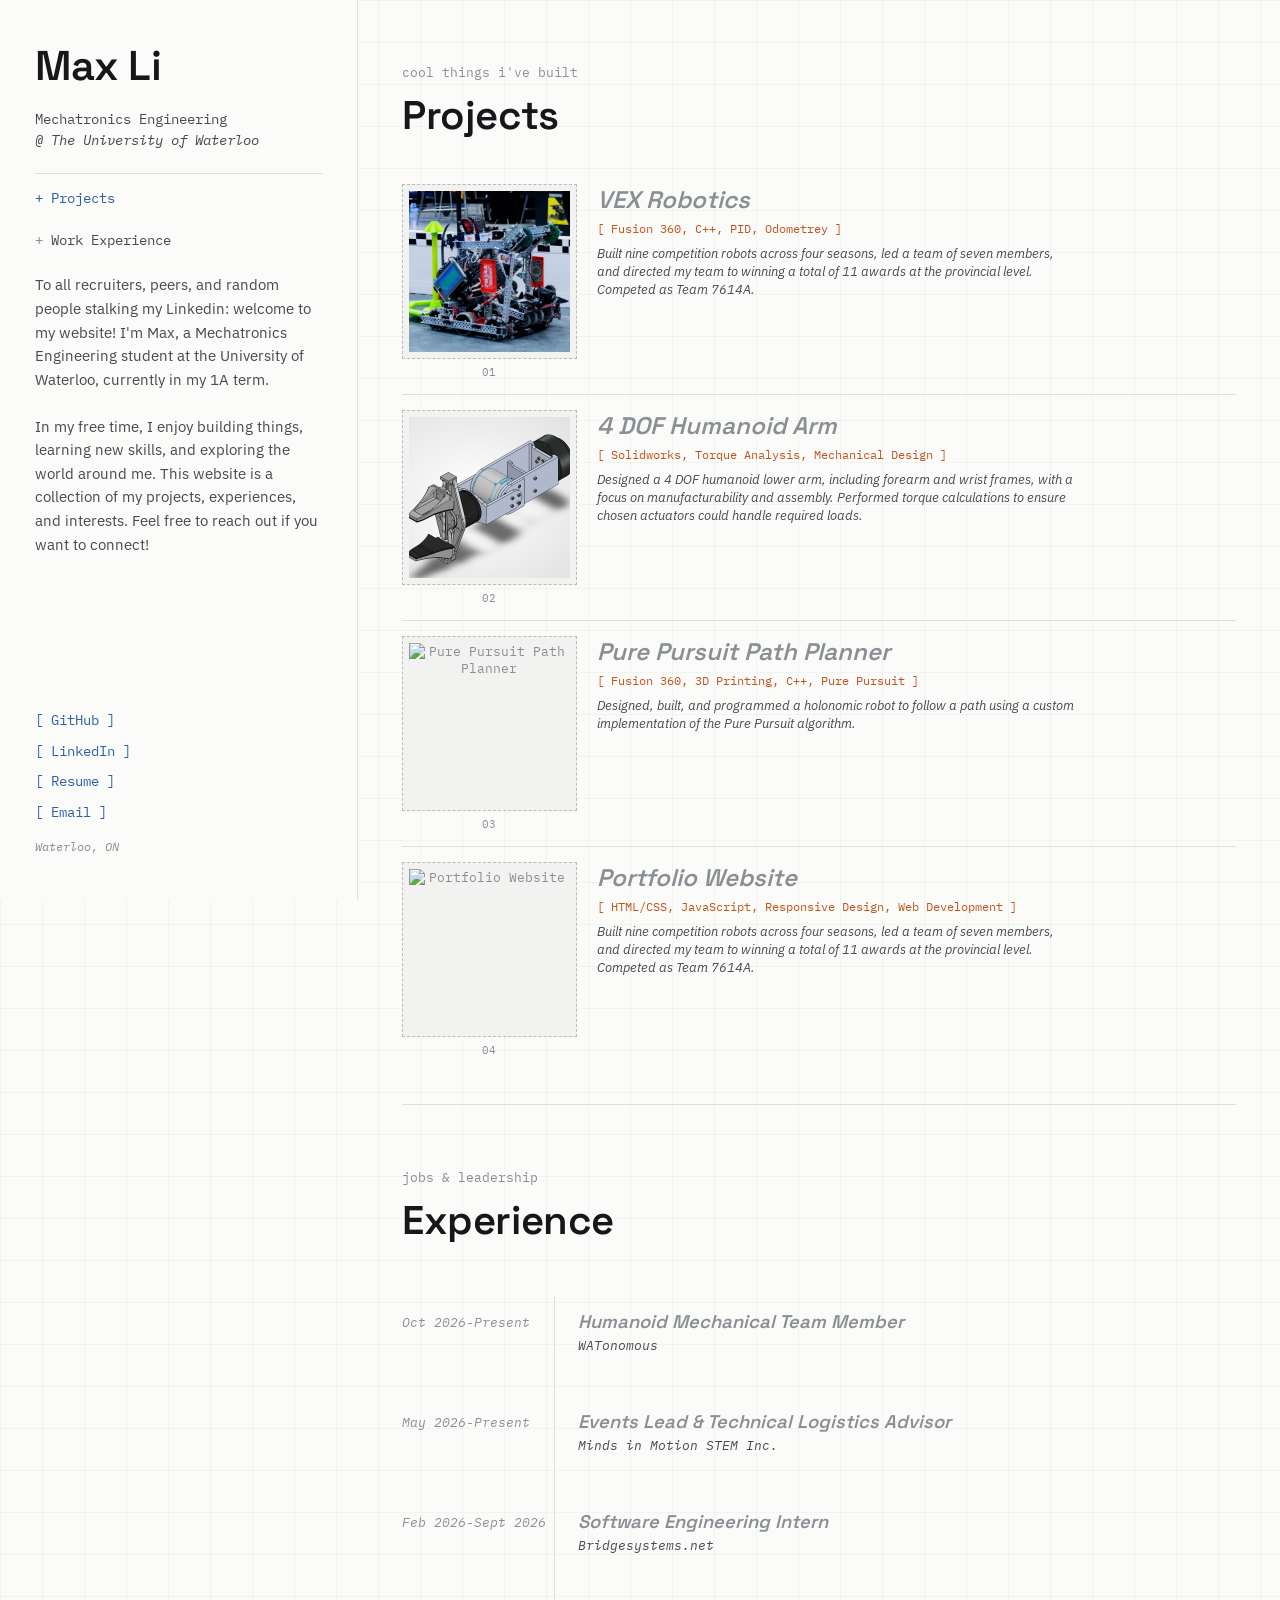
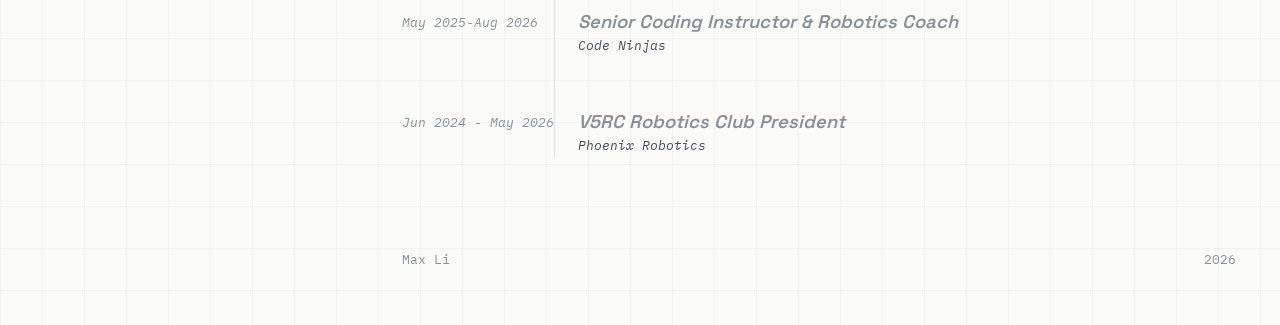
==== commit c8b92d53: "A LOT OF CONTENT UPDATES: LIGHTBOX, COLLAPSABLE LISTS, ETC. MORE IMAGES, TEXT FOR HUM ARM AND VEX. T" ====
--- a/index.html
+++ b/index.html
@@ -60,18 +60,6 @@
         <div class="timeline" id="work-experience-timeline"></div>
       </section>
 
-      <!-- ---------- Gallery ---------- -->
-      <!-- <section id="gallery" class="content-section">
-        <p class="section-eyebrow" data-reveal style="--i:0">Gallery</p>
-        <h2 data-reveal style="--i:1">Builds &amp; photos</h2>
-
-        <div class="gallery-grid">
-          <button class="gallery-item" type="button" data-caption="[ Caption ]" data-reveal style="--i:2">
-            <div class="image-frame">[ Image ]</div>
-          </button>
-        </div>
-      </section> -->
-
       <footer class="site-footer">
         <span>Max Li</span>
         <span>2026</span>
@@ -88,13 +76,15 @@
   </aside>
 
   <!-- ============================= LIGHTBOX ============================= -->
-  <!-- <dialog id="lightbox" class="lightbox">
-    <button class="modal-close" type="button">✕</button>
-    <button class="lightbox-nav prev" type="button">‹</button>
-    <div class="image-frame lightbox-image">[ Image ]</div>
-    <p class="lightbox-caption placeholder">[ Caption ]</p>
-    <button class="lightbox-nav next" type="button">›</button>
-  </dialog> -->
+  <dialog id="lightbox" class="lightbox" aria-label="Image viewer">
+    <button class="modal-close lightbox-close" type="button" aria-label="Close image">✕</button>
+    <button class="lightbox-nav prev" type="button" aria-label="Previous image" hidden>‹</button>
+    <div class="lightbox-stage">
+      <img class="lightbox-img" alt="">
+      <p class="lightbox-caption" hidden></p>
+    </div>
+    <button class="lightbox-nav next" type="button" aria-label="Next image" hidden>›</button>
+  </dialog>
 
   <script type="module"src="./scripts/content.js" ></script>
 </body>
--- a/styles.css
+++ b/styles.css
@@ -40,7 +40,7 @@
   -webkit-font-smoothing: antialiased;
 }
 
-body.modal-open { overflow: hidden; }
+body.modal-open, body.lightbox-open { overflow: hidden; }
 
 a { color: var(--ink); text-decoration: none; }
 button { font-family: inherit; }
@@ -470,11 +470,14 @@
   overflow: hidden; /* fix: clips the content while collapsed (moved up from .timeline-details-inner) */
   max-height: 0; /* fix: collapsed by default — replaces grid-template-rows: 0fr */
   opacity: 0; /* fix: fade the text in/out alongside the height animation */
-  transition: max-height 0.45s cubic-bezier(0.16, 0.8, 0.3, 1), opacity 0.3s ease; /* fix: animates max-height instead of grid-template-rows */
+  visibility: hidden; /* new: keeps collapsed content (and its clickable images) out of the tab order */
+  transition: max-height 0.45s cubic-bezier(0.16, 0.8, 0.3, 1), opacity 0.3s ease, visibility 0s linear 0.45s; /* fix: animates max-height instead of grid-template-rows; visibility flips after the collapse finishes */
 }
 
 .timeline-entry.expanded .timeline-details {
   opacity: 1; /* fix */
+  visibility: visible; /* new */
+  transition: max-height 0.45s cubic-bezier(0.16, 0.8, 0.3, 1), opacity 0.3s ease, visibility 0s; /* new: appear immediately when opening */
 }
 
 .timeline-details-inner {
@@ -551,19 +554,29 @@
   font-size: clamp(1.6rem, 3.4vw, 2.1rem);
   margin: 0 0 16px;
 }
-
 .project-meta {
   display: flex;
   flex-wrap: wrap;
-  gap: 8px 22px;
+  gap: 4px 0; /* changed: spacing now comes from the "·" separators below */
   font-family: var(--mono);
   font-size: 13px;
   color: var(--ink-soft);
   margin: 0 0 18px;
 }
 .project-meta span::before { content: attr(data-label); color: var(--muted); margin-right: 6px; }
+.project-meta span[data-label=""]::before { display: none; } /* new: no stray gap when an entry has no label */
+.project-meta span:not(:last-child)::after { content: "·"; margin: 0 10px; color: var(--muted); } /* new: dots between entries instead of brackets */
 
 .project-links { display: flex; gap: 22px; margin-bottom: 8px; }
+/* changed: tags now sit directly above the hero image, no label */
+.project-tags {
+  margin: 12px 0 0;
+  font-family: var(--mono);
+  font-size: 0.72rem;
+  line-height: 1.5;
+  color: var(--ink-soft);
+}
+.project-tags span:not(:last-child)::after { content: "·"; margin: 0 10px; color: var(--muted); }
 /* new: table of contents row in project modals — small, muted, no box.
    Two columns (label | links) so wrapped lines hang under the first link
    instead of going back under "Jump to". */
@@ -657,6 +670,40 @@
   color: var(--ink-soft);
 }
 .block-list li { margin-bottom: 6px; }
+
+/* new: collapsible lists (see renderList in content.js and lists.js) */
+.collapsible-list { margin: 0 0 12px; }
+.collapsible-list .block-list { margin: 0; }
+.list-more {
+  overflow: hidden;
+  max-height: 0;
+  opacity: 0;
+  visibility: hidden; /* keeps hidden bullets (and any links in them) out of the tab order */
+  transition: max-height 0.45s cubic-bezier(0.16, 0.8, 0.3, 1), opacity 0.3s ease, visibility 0s linear 0.45s;
+}
+.collapsible-list.expanded .list-more {
+  opacity: 1;
+  visibility: visible;
+  transition: max-height 0.45s cubic-bezier(0.16, 0.8, 0.3, 1), opacity 0.3s ease, visibility 0s;
+}
+.list-toggle {
+  display: inline-block;
+  margin-top: 2px;
+  padding: 0;
+  background: none;
+  border: none;
+  border-bottom: 1px solid transparent;
+  font-family: var(--mono);
+  font-size: 13.5px;
+  color: var(--accent);
+  cursor: pointer;
+  transition: border-color 0.2s ease;
+}
+.list-toggle:hover, .list-toggle:focus-visible { border-bottom-color: var(--accent); }
+
+/* new: images that open in the lightbox */
+img.zoomable { cursor: zoom-in; transition: filter 0.2s ease; }
+img.zoomable:hover { filter: brightness(0.94); }
 
 @media (max-width: 640px) {
   .block-images { grid-template-columns: 1fr; } /* stack image rows on phones */
@@ -726,59 +773,93 @@
   .modal-content { padding: 28px 20px; }
 }
 
-.lightbox::backdrop {
-  background: rgba(21, 23, 26, 0.5);
+/* -------------------------------------------------------------------------
+   Lightbox — full-screen image viewer (see lightbox.js)
+   ------------------------------------------------------------------------- */
+@keyframes lightbox-in {
+  from { opacity: 0; }
+  to   { opacity: 1; }
+}
+
+.lightbox {
+  position: fixed;
+  inset: 0;
+  width: 100vw;
+  height: 100vh;
+  max-width: none;
+  max-height: none;
+  margin: 0;
+  padding: 0;
+  border: none;
+  background: rgba(21, 23, 26, 0.9);
   backdrop-filter: blur(3px);
-}
-
-/* -------------------------------------------------------------------------
-   Lightbox
-   ------------------------------------------------------------------------- */
-.lightbox {
-  border: 1px solid var(--line);
-  background: var(--bg);
-  padding: 20px;
-  width: min(640px, 90vw);
-  box-shadow: 0 24px 60px rgba(21, 23, 26, 0.18);
-}
-
-.lightbox[open] { animation: modal-in 0.3s cubic-bezier(0.16, 0.8, 0.3, 1); }
-
-.lightbox-image { aspect-ratio: 4 / 3; margin-top: 8px; }
+  color: #fff;
+  overflow: hidden;
+}
+
+.lightbox[open] {
+  display: flex;
+  align-items: center;
+  justify-content: center;
+  animation: lightbox-in 0.25s ease;
+}
+
+.lightbox-stage {
+  display: flex;
+  flex-direction: column;
+  align-items: center;
+  gap: 14px;
+  max-width: 92vw;
+  padding: 0 56px; /* leaves room for the arrows on small screens */
+}
+
+.lightbox-img {
+  display: block;
+  max-width: 100%;
+  max-height: 80vh;
+  object-fit: contain;
+  background: var(--bg); /* so transparent PNGs stay readable on the dark backdrop */
+  box-shadow: 0 24px 60px rgba(0, 0, 0, 0.35);
+}
 
 .lightbox-caption {
-  font-family: var(--mono);
-  font-size: 13px;
+  margin: 0;
+  max-width: 70ch;
+  font-family: var(--mono);
+  font-size: 0.85rem;
   text-align: center;
-  margin: 14px 0 4px;
-}
-
+  color: rgba(255, 255, 255, 0.85);
+}
+
+.lightbox .modal-close,
 .lightbox-nav {
-  position: absolute;
-  top: 50%;
-  transform: translateY(-50%);
-  width: 36px;
-  height: 36px;
-  border: 1px solid var(--line);
-  background: var(--bg);
-  color: var(--ink-soft);
+  position: fixed;
+  float: none;
+  width: 40px;
+  height: 40px;
+  margin: 0;
+  border: 1px solid rgba(255, 255, 255, 0.35);
+  background: rgba(21, 23, 26, 0.4);
+  color: #fff;
   font-size: 18px;
   cursor: pointer;
-}
-.lightbox-nav.prev { left: -18px; }
-.lightbox-nav.next { right: -18px; }
-.lightbox-nav:hover { border-color: var(--accent); color: var(--accent); }
+  z-index: 2;
+}
+.lightbox .modal-close { top: 16px; right: 16px; }
+.lightbox-nav { top: 50%; transform: translateY(-50%); }
+.lightbox-nav.prev { left: 16px; }
+.lightbox-nav.next { right: 16px; }
+.lightbox .modal-close:hover,
+.lightbox .modal-close:focus-visible,
+.lightbox-nav:hover,
+.lightbox-nav:focus-visible { background: var(--bg); border-color: var(--bg); color: var(--ink); }
 
 @media (max-width: 640px) {
-
-  .lightbox { width: 94vw; padding: 16px; }
-  .lightbox-nav {
-    width: 32px;
-    height: 32px;
-    font-size: 16px;
-  }
-  .lightbox-nav.prev { left: 4px; }
-  .lightbox-nav.next { right: 4px; }
+  .lightbox-stage { padding: 0 8px; max-width: 100vw; }
+  .lightbox-img { max-height: 70vh; }
+  .lightbox-nav { top: auto; bottom: 20px; transform: none; width: 44px; height: 44px; }
+  .lightbox-nav.prev { left: 20px; }
+  .lightbox-nav.next { right: 20px; }
 }
 
 /* -------------------------------------------------------------------------
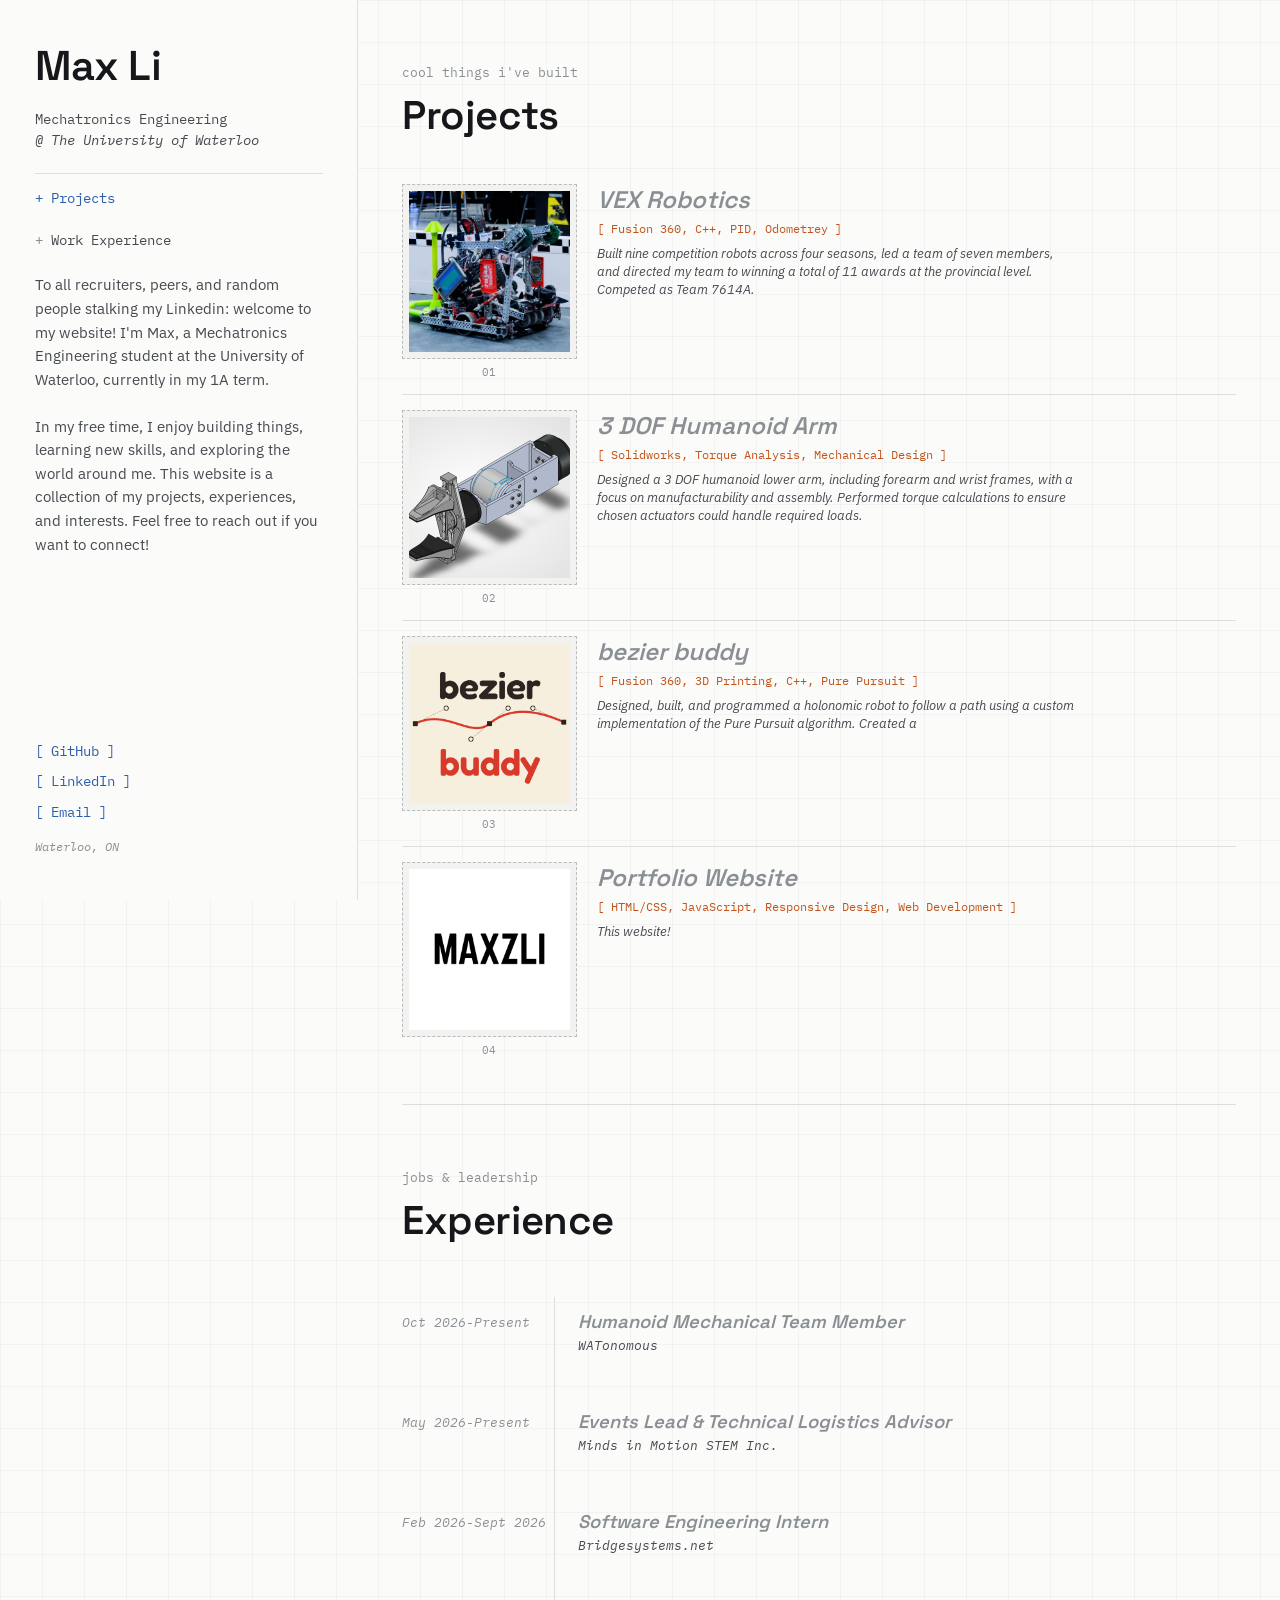
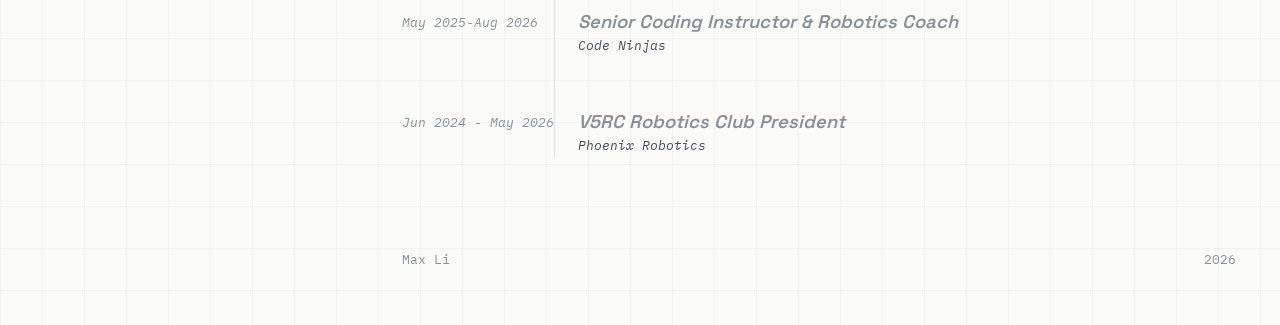
==== commit 83d657d0: "Finished projects content, added YT media support, etc." ====
--- a/index.html
+++ b/index.html
@@ -30,10 +30,10 @@
 
         <div class="sidebar-bottom">
           <div class="contact-list">
-            <a class="tech-link" target="_blank" href="https://github.com/maxzli08" data-link="github.com/maxzli08">[ GitHub ]</a> <!-- changed: added data-link -->
-            <a class="tech-link" target="_blank" href="https://www.linkedin.com/in/maxizli/" data-link="linkedin.com/in/maxizli">[ LinkedIn ]</a> <!-- changed: added data-link -->
-            <a class="tech-link" target="_blank" href="#">[ Resume ]</a> <!-- unchanged: no data-link yet, so nothing reveals -->
-            <a class="tech-link" target="_blank" href="mailto:maxi.zli640@gmail.com" data-link="maxi.zli640@gmail.com">[ Email ]</a> <!-- changed: label shortened, added data-link -->
+            <a class="tech-link" target="_blank" href="https://github.com/maxzli08" data-link="github.com/maxzli08">[ GitHub ]</a>
+            <a class="tech-link" target="_blank" href="https://www.linkedin.com/in/maxizli/" data-link="linkedin.com/in/maxizli">[ LinkedIn ]</a> 
+            <!-- <a class="tech-link" target="_blank" href="#">[ Resume ]</a> -->
+            <a class="tech-link" target="_blank" href="mailto:maxi.zli640@gmail.com" data-link="maxi.zli640@gmail.com">[ Email ]</a> 
           </div>
           <p class="misc placeholder">Waterloo, ON</p>
         </div>
--- a/styles.css
+++ b/styles.css
@@ -471,28 +471,28 @@
   max-height: 0; /* fix: collapsed by default — replaces grid-template-rows: 0fr */
   opacity: 0; /* fix: fade the text in/out alongside the height animation */
   visibility: hidden; /* new: keeps collapsed content (and its clickable images) out of the tab order */
-  transition: max-height 0.45s cubic-bezier(0.16, 0.8, 0.3, 1), opacity 0.3s ease, visibility 0s linear 0.45s; /* fix: animates max-height instead of grid-template-rows; visibility flips after the collapse finishes */
+  transition: max-height 0.45s cubic-bezier(0.16, 0.8, 0.3, 1), opacity 0.3s ease, visibility 0s linear 0.45s; 
 }
 
 .timeline-entry.expanded .timeline-details {
-  opacity: 1; /* fix */
-  visibility: visible; /* new */
-  transition: max-height 0.45s cubic-bezier(0.16, 0.8, 0.3, 1), opacity 0.3s ease, visibility 0s; /* new: appear immediately when opening */
+  opacity: 1; 
+  visibility: visible; 
+  transition: max-height 0.45s cubic-bezier(0.16, 0.8, 0.3, 1), opacity 0.3s ease, visibility 0s; 
 }
 
 .timeline-details-inner {
-  padding: 4px 0 20px 176px; /* unchanged — overflow: hidden moved up to .timeline-details above */
-}
-.timeline-details-inner p { margin: 0 0 16px; max-width: 58ch; color: var(--ink-soft); } /* new */
+  padding: 4px 0 20px 176px;
+}
+.timeline-details-inner p { margin: 0 0 16px; max-width: 58ch; color: var(--ink-soft); } 
 
 .timeline-images {
-  display: grid; /* new */
-  grid-template-columns: repeat(3, 1fr); /* new */
-  gap: 12px; /* new */
-  max-width: 58ch; /* new */
-} /* new */
-
-.timeline-images .image-frame { aspect-ratio: 4 / 3; font-size: 11px; } /* new */
+  display: grid; 
+  grid-template-columns: repeat(3, 1fr); 
+  gap: 12px; 
+  max-width: 58ch; 
+} 
+
+.timeline-images .image-frame { aspect-ratio: 4 / 3; font-size: 11px; } 
 
 @media (max-width: 860px) {
   .timeline::before { left: 6px; }
@@ -500,8 +500,8 @@
   .timeline-entry .when { text-align: left; }
   .timeline-entry .when::after { left: -1px; right: auto; top: 8px; }
   .timeline-entry .body { padding-left: 20px; border-left: 1px solid var(--line); }
-  .timeline-details-inner { padding: 4px 0 20px 20px; } /* new: match mobile's 20px body indent instead of the 176px desktop offset */
-  .timeline-images { grid-template-columns: repeat(2, 1fr); } /* new: fewer columns on narrow screens */
+  .timeline-details-inner { padding: 4px 0 20px 20px; } 
+  .timeline-images { grid-template-columns: repeat(2, 1fr); } 
 }
 
 /* -------------------------------------------------------------------------
@@ -557,18 +557,17 @@
 .project-meta {
   display: flex;
   flex-wrap: wrap;
-  gap: 4px 0; /* changed: spacing now comes from the "·" separators below */
+  gap: 4px 0; 
   font-family: var(--mono);
   font-size: 13px;
   color: var(--ink-soft);
   margin: 0 0 18px;
 }
 .project-meta span::before { content: attr(data-label); color: var(--muted); margin-right: 6px; }
-.project-meta span[data-label=""]::before { display: none; } /* new: no stray gap when an entry has no label */
-.project-meta span:not(:last-child)::after { content: "·"; margin: 0 10px; color: var(--muted); } /* new: dots between entries instead of brackets */
+.project-meta span[data-label=""]::before { display: none; } 
+.project-meta span:not(:last-child)::after { content: "·"; margin: 0 10px; color: var(--muted); } 
 
 .project-links { display: flex; gap: 22px; margin-bottom: 8px; }
-/* changed: tags now sit directly above the hero image, no label */
 .project-tags {
   margin: 12px 0 0;
   font-family: var(--mono);
@@ -577,13 +576,11 @@
   color: var(--ink-soft);
 }
 .project-tags span:not(:last-child)::after { content: "·"; margin: 0 10px; color: var(--muted); }
-/* new: table of contents row in project modals — small, muted, no box.
-   Two columns (label | links) so wrapped lines hang under the first link
-   instead of going back under "Jump to". */
+
 .modal-toc {
   display: grid;
-  grid-template-columns: auto 1fr; /* changed: label column + links column */
-  column-gap: 16px; /* changed: this is the indent for wrapped lines */
+  grid-template-columns: auto 1fr;
+  column-gap: 16px; 
   align-items: baseline;
   margin: 14px 0 0;
   font-family: var(--mono);
@@ -591,13 +588,13 @@
   line-height: 1.5;
 }
 .modal-toc-label { color: var(--muted); }
-.modal-toc-links { /* new */
+.modal-toc-links {
   display: flex;
   flex-wrap: wrap;
   row-gap: 4px;
   min-width: 0;
 }
-.modal-toc-sep { /* new: the "/" between entries */
+.modal-toc-sep {
   margin: 0 12px;
   color: var(--muted);
 }
@@ -609,27 +606,26 @@
 .modal-toc a:hover,
 .modal-toc a:focus-visible { color: var(--accent); border-bottom-color: var(--accent); }
 .hero-figure {
-  margin: 32px 0; /* moved here from the image itself */
+  margin: 32px 0; 
   display: flex;
   flex-direction: column;
   gap: 10px;
 }
 
 .modal-content .image-frame.hero-image {
-  margin: 0; /* changed: spacing now lives on .hero-figure */
+  margin: 0; 
   width: 100%;
   max-height: 55vh;
   object-fit: cover;
   padding: 0;
 }
 
-.hero-figure figcaption { /* new */
+.hero-figure figcaption { 
   font-family: var(--mono);
   font-size: 0.8rem;
   color: var(--ink-soft);
   text-align: center;
 }
-/* new: styles for the flexible blocks inside project sections */
 .block-figure {
   margin: 0 0 16px;
   display: flex;
@@ -643,7 +639,7 @@
 
 .block-figure .image-frame {
   width: 100%;
-  padding: 0; /* removes the placeholder padding so photos fill the frame */
+  padding: 0;
   object-fit: cover;
   max-height: 55vh;
 }
@@ -654,7 +650,14 @@
   color: var(--ink-soft);
   text-align: center;
 }
-
+.modal-content iframe.image-frame.is-embed {
+  display: block;
+  width: 100%;
+  padding: 0;
+  border: 0;
+  background: #000;
+  max-height: 55vh;
+}
 .block-images {
   display: grid;
   grid-template-columns: repeat(var(--cols, 2), 1fr);
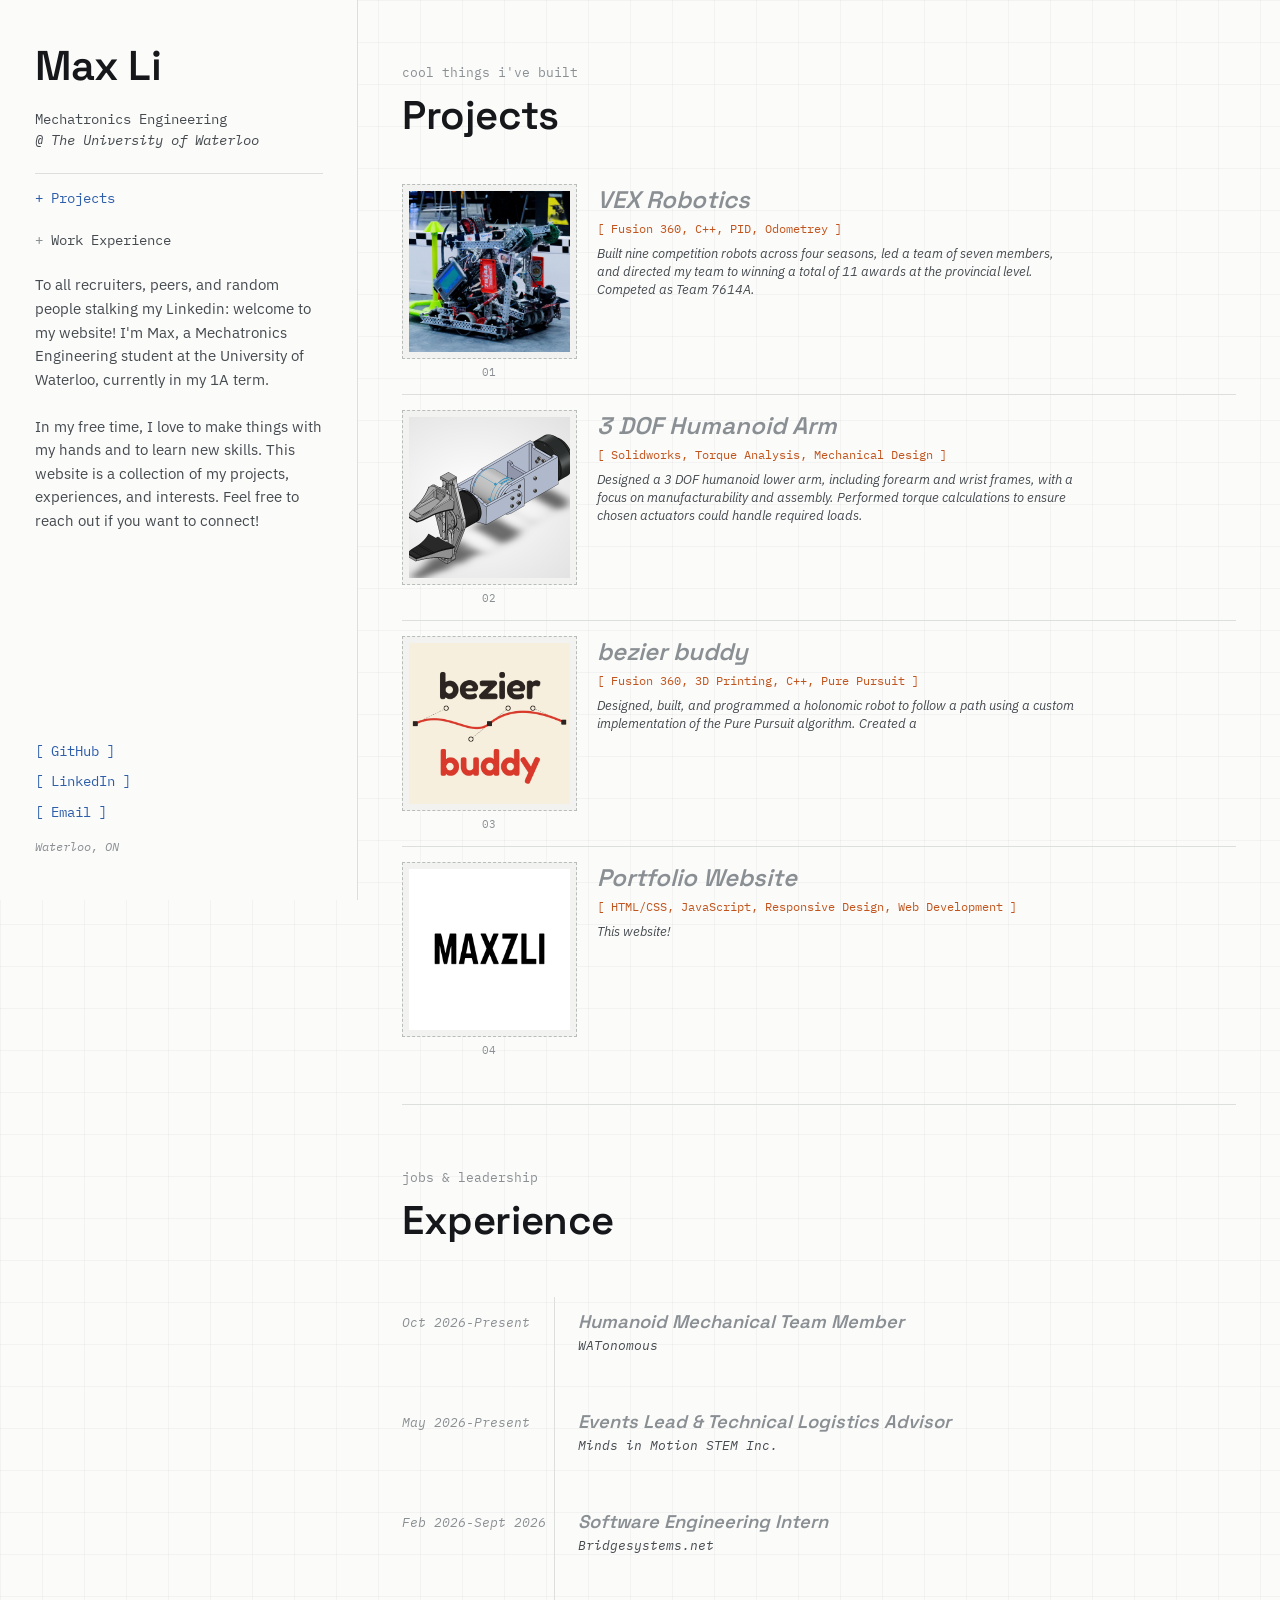
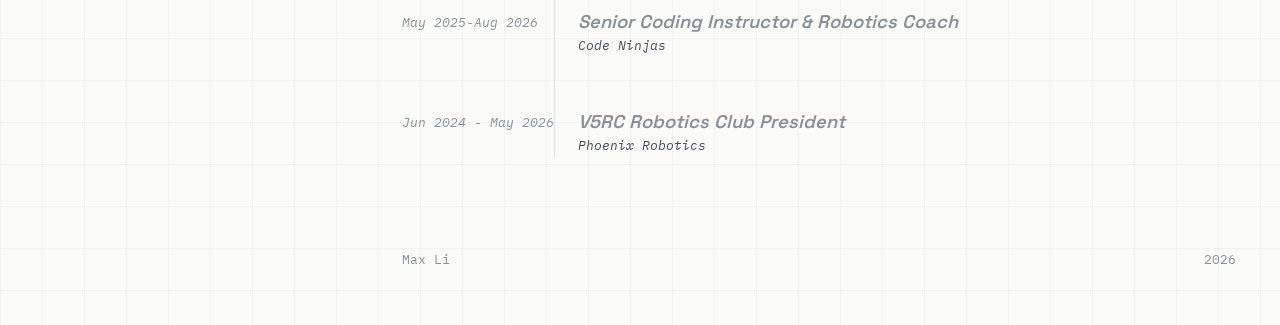
==== commit 56107482: "about me update" ====
--- a/index.html
+++ b/index.html
@@ -24,7 +24,7 @@
           </nav>
 
           <p class="about">
-            To all recruiters, peers, and random people stalking my Linkedin: welcome to my website! I'm Max, a Mechatronics Engineering student at the University of Waterloo, currently in my 1A term.<br><br>In my free time, I enjoy building things, learning new skills, and exploring the world around me. This website is a collection of my projects, experiences, and interests. Feel free to reach out if you want to connect!
+            To all recruiters, peers, and random people stalking my Linkedin: welcome to my website! I'm Max, a Mechatronics Engineering student at the University of Waterloo, currently in my 1A term.<br><br>In my free time, I love to make things with my hands and to learn new skills. This website is a collection of my projects, experiences, and interests. Feel free to reach out if you want to connect!
           </p>
         </div>
 
--- a/styles.css
+++ b/styles.css
@@ -100,11 +100,11 @@
   overflow-y: auto;
   z-index: 10;
 }
-.sidebar::-webkit-scrollbar { width: 6px; } /* new */
-.sidebar::-webkit-scrollbar-track { background: transparent; } /* new */
-.sidebar::-webkit-scrollbar-thumb { background: var(--line); border-radius: 3px; } /* new: faint thumb */
-.sidebar:hover::-webkit-scrollbar-thumb { background: var(--line-strong); } /* new: slightly firmer while hovering the sidebar */
-@supports not selector(::-webkit-scrollbar) { /* new: Firefox */
+.sidebar::-webkit-scrollbar { width: 6px; } 
+.sidebar::-webkit-scrollbar-track { background: transparent; }
+.sidebar::-webkit-scrollbar-thumb { background: var(--line); border-radius: 3px; } 
+.sidebar:hover::-webkit-scrollbar-thumb { background: var(--line-strong); }
+@supports not selector(::-webkit-scrollbar) {
   .sidebar { scrollbar-width: thin; scrollbar-color: var(--line) transparent; }
   .sidebar:hover { scrollbar-color: var(--line-strong) transparent; }
 }
@@ -178,32 +178,32 @@
   gap: 8px;
 }
 .contact-list .tech-link {
-  display: flex; /* new: lets the revealed text sit beside the label */
-  align-items: baseline; /* new */
-  width: fit-content; /* new: keeps the hover area to the link itself, not the full column width */
-  max-width: 100%; /* new: never wider than the sidebar/dropdown */
-  white-space: nowrap; /* new */
+  display: flex; 
+  align-items: baseline; 
+  width: fit-content; 
+  max-width: 100%; 
+  white-space: nowrap;
 }
 
 .contact-list .tech-link[data-link]::after {
-  content: attr(data-link); /* new: pulls the reveal text from the data-link attribute */
-  display: block; /* new */
-  min-width: 0; /* new: lets it shrink + ellipsize when space is tight */
-  max-width: 0; /* new: collapsed by default */
-  margin-left: 0; /* new */
-  overflow: hidden; /* new */
-  text-overflow: ellipsis; /* new */
-  opacity: 0; /* new */
-  font-size: 12px; /* new */
-  color: var(--ink-soft); /* new */
+  content: attr(data-link); 
+  display: block;
+  min-width: 0;
+  max-width: 0; 
+  margin-left: 0; 
+  overflow: hidden; 
+  text-overflow: ellipsis; 
+  opacity: 0; 
+  font-size: 12px; 
+  color: var(--ink-soft); 
   transition: max-width 0.45s cubic-bezier(0.16, 0.8, 0.3, 1), margin-left 0.45s cubic-bezier(0.16, 0.8, 0.3, 1), opacity 0.3s ease; /* new: same easing curve as the rest of the site */
 }
 
 .contact-list .tech-link[data-link]:hover::after,
 .contact-list .tech-link[data-link]:focus-visible::after {
-  max-width: 26ch; /* new: expands to fit the longest link (~23 characters) */
-  margin-left: 10px; /* new */
-  opacity: 1; /* new */
+  max-width: 26ch; 
+  margin-left: 10px; 
+  opacity: 1; 
 }
 
 .misc {
@@ -213,7 +213,6 @@
   margin: 0;
 }
 
-/* Mobile: sidebar stops being fixed and becomes a normal top section */
 @media (max-width: 860px) {
   .sidebar {
     position: static;
@@ -251,7 +250,6 @@
 }
 
 .content-section {
-  /* max-width: 1040px; */
   padding: clamp(30px, 7vh, 96px) 0 24px;
   border-bottom: 1px solid var(--line);
   scroll-margin-top: 28px;
@@ -391,8 +389,6 @@
   .thumb .image-frame { width: 48px; aspect-ratio: 1/1; flex-shrink: 0; }
 }
 
-/* On big screens, run two project entries side by side instead of one
-   long single-column list. */
 @media (min-width: 1825px) {
   .home-projects {
     display: grid;
@@ -405,9 +401,6 @@
     border-top: 1px solid var(--line);
     padding: 24px 0;
   }
-
-  /* First row (first two items) gets no top rule, matching the old
-     "first item has no divider" look from the single-column version. */
   .home-project:first-child,
   .home-project:nth-child(2) {
     border-top: none;
@@ -447,30 +440,27 @@
 
 .timeline-entry .body {
   padding-left: 24px;
-  /* new: .body is now a <button> element, so reset default button chrome */
-  background: none; /* new */
-  border: none; /* new */
-  text-align: left; /* new */
-  width: 100%; /* new */
-  cursor: pointer; /* new */
-  color: inherit; /* new */
-  font-family: inherit; /* new */
+  background: none;
+  border: none;
+  text-align: left; 
+  width: 100%; 
+  cursor: pointer;
+  color: inherit; 
+  font-family: inherit; 
 }
 .timeline-entry h3 { font-family: var(--display); font-size: 1.15rem; font-weight: 600; margin: 0 0 4px; display: flex; align-items: center; gap: 10px; } /* changed: added display:flex + gap to sit the toggle-icon next to the title */
 .timeline-entry .org { font-family: var(--mono); font-size: 13px; color: var(--ink-soft); margin: 0 0 14px; }
 .timeline-entry ul { margin: 0; padding-left: 18px; color: var(--ink-soft); }
 .timeline-entry li { margin-bottom: 6px; max-width: 58ch; }
 
-/* new: hover feedback on the toggle button, matching the home-project hover pattern */
 .timeline-toggle:hover h3,
-.timeline-toggle:focus-visible h3 { color: var(--accent); } /* new */
-
+.timeline-toggle:focus-visible h3 { color: var(--accent); }
 .timeline-details {
-  grid-column: 1 / -1; /* unchanged: span both timeline columns, full width */
-  overflow: hidden; /* fix: clips the content while collapsed (moved up from .timeline-details-inner) */
-  max-height: 0; /* fix: collapsed by default — replaces grid-template-rows: 0fr */
-  opacity: 0; /* fix: fade the text in/out alongside the height animation */
-  visibility: hidden; /* new: keeps collapsed content (and its clickable images) out of the tab order */
+  grid-column: 1 / -1; 
+  overflow: hidden;
+  max-height: 0; 
+  opacity: 0; 
+  visibility: hidden; 
   transition: max-height 0.45s cubic-bezier(0.16, 0.8, 0.3, 1), opacity 0.3s ease, visibility 0s linear 0.45s; 
 }
 
@@ -674,14 +664,13 @@
 }
 .block-list li { margin-bottom: 6px; }
 
-/* new: collapsible lists (see renderList in content.js and lists.js) */
 .collapsible-list { margin: 0 0 12px; }
 .collapsible-list .block-list { margin: 0; }
 .list-more {
   overflow: hidden;
   max-height: 0;
   opacity: 0;
-  visibility: hidden; /* keeps hidden bullets (and any links in them) out of the tab order */
+  visibility: hidden; 
   transition: max-height 0.45s cubic-bezier(0.16, 0.8, 0.3, 1), opacity 0.3s ease, visibility 0s linear 0.45s;
 }
 .collapsible-list.expanded .list-more {
@@ -704,12 +693,11 @@
 }
 .list-toggle:hover, .list-toggle:focus-visible { border-bottom-color: var(--accent); }
 
-/* new: images that open in the lightbox */
 img.zoomable { cursor: zoom-in; transition: filter 0.2s ease; }
 img.zoomable:hover { filter: brightness(0.94); }
 
 @media (max-width: 640px) {
-  .block-images { grid-template-columns: 1fr; } /* stack image rows on phones */
+  .block-images { grid-template-columns: 1fr; } 
   .block-figure.half, .block-figure.third { width: 100%; }
 }
 .modal-content section { padding: 24px 0; border-top: 1px solid var(--line); }
@@ -754,7 +742,6 @@
   top: 0;
   right: 0;
   height: 100vh;
-  /* width: min(700px, 92vw); */
   width: 50vw;
   background: var(--bg);
   border-left: 1px solid var(--line);
@@ -813,7 +800,7 @@
   align-items: center;
   gap: 14px;
   max-width: 92vw;
-  padding: 0 56px; /* leaves room for the arrows on small screens */
+  padding: 0 56px;
 }
 
 .lightbox-img {
@@ -821,7 +808,7 @@
   max-width: 100%;
   max-height: 80vh;
   object-fit: contain;
-  background: var(--bg); /* so transparent PNGs stay readable on the dark backdrop */
+  background: var(--bg);
   box-shadow: 0 24px 60px rgba(0, 0, 0, 0.35);
 }
 
